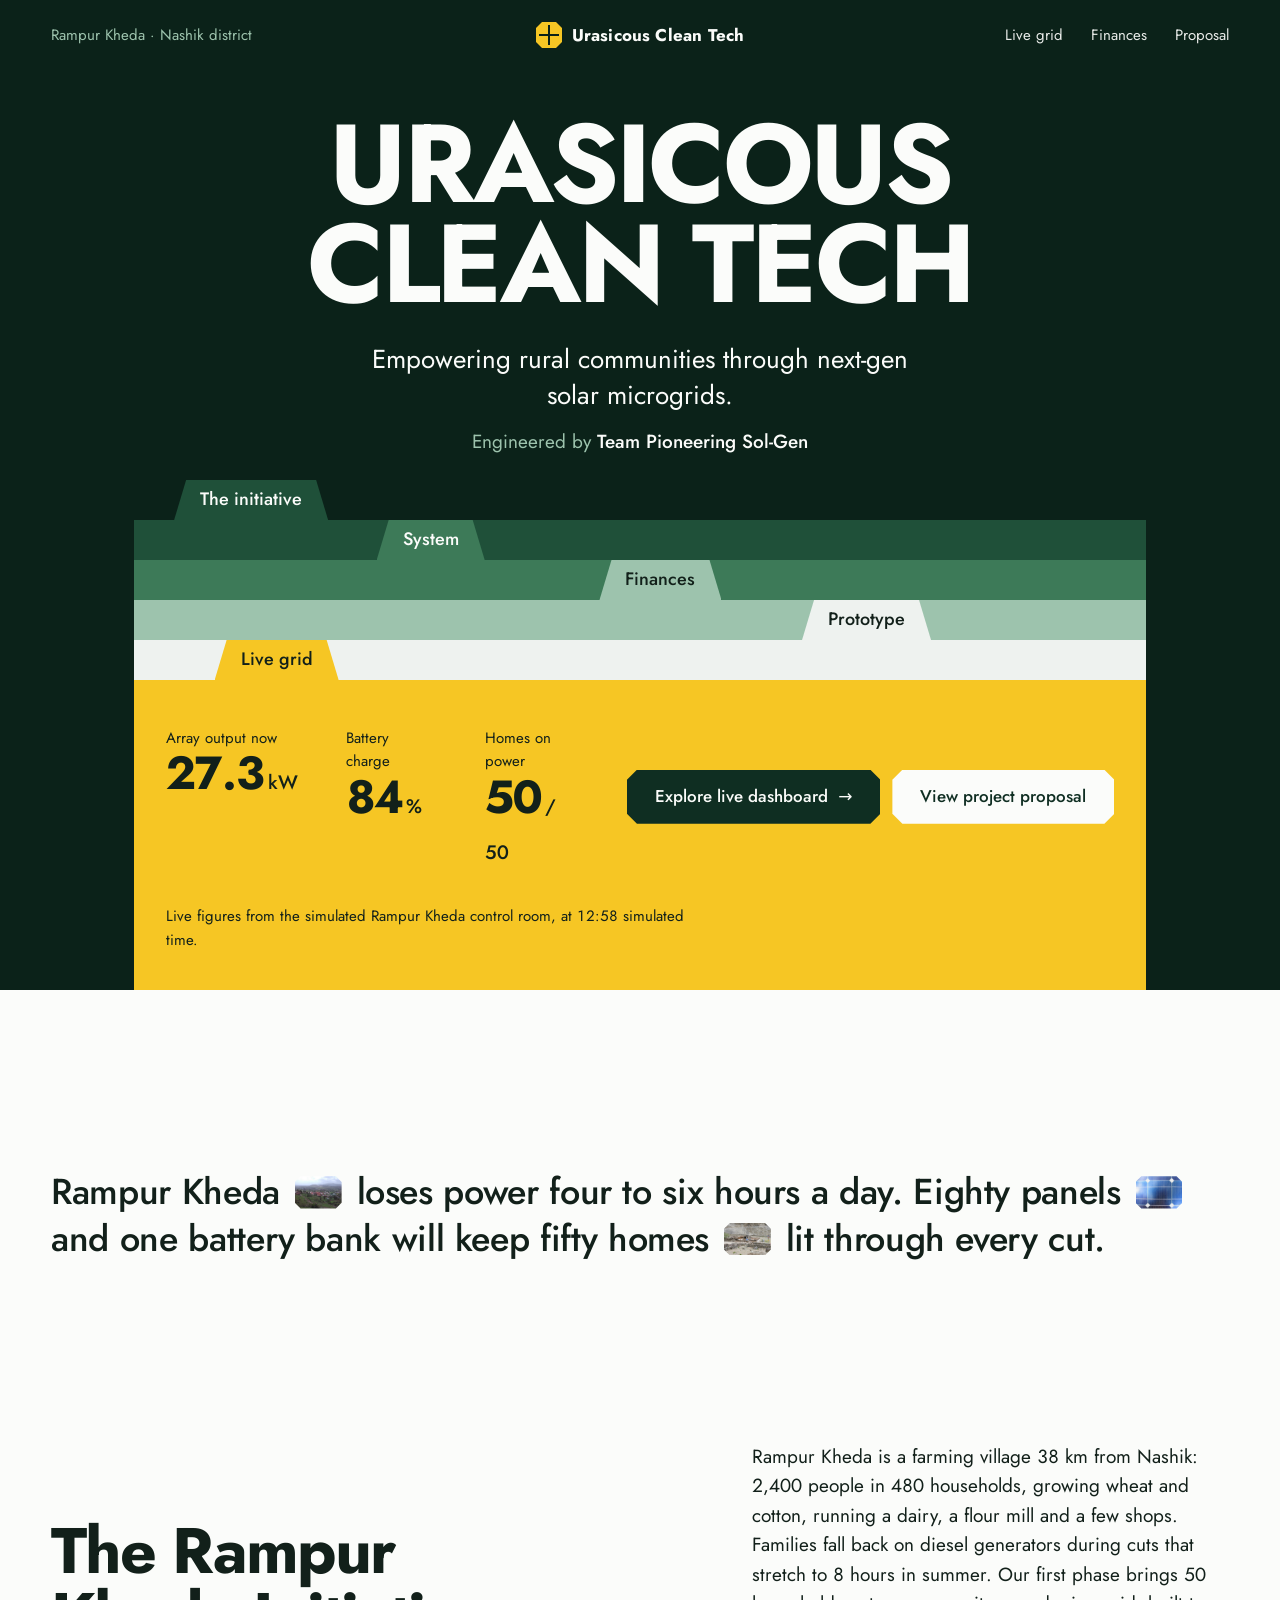
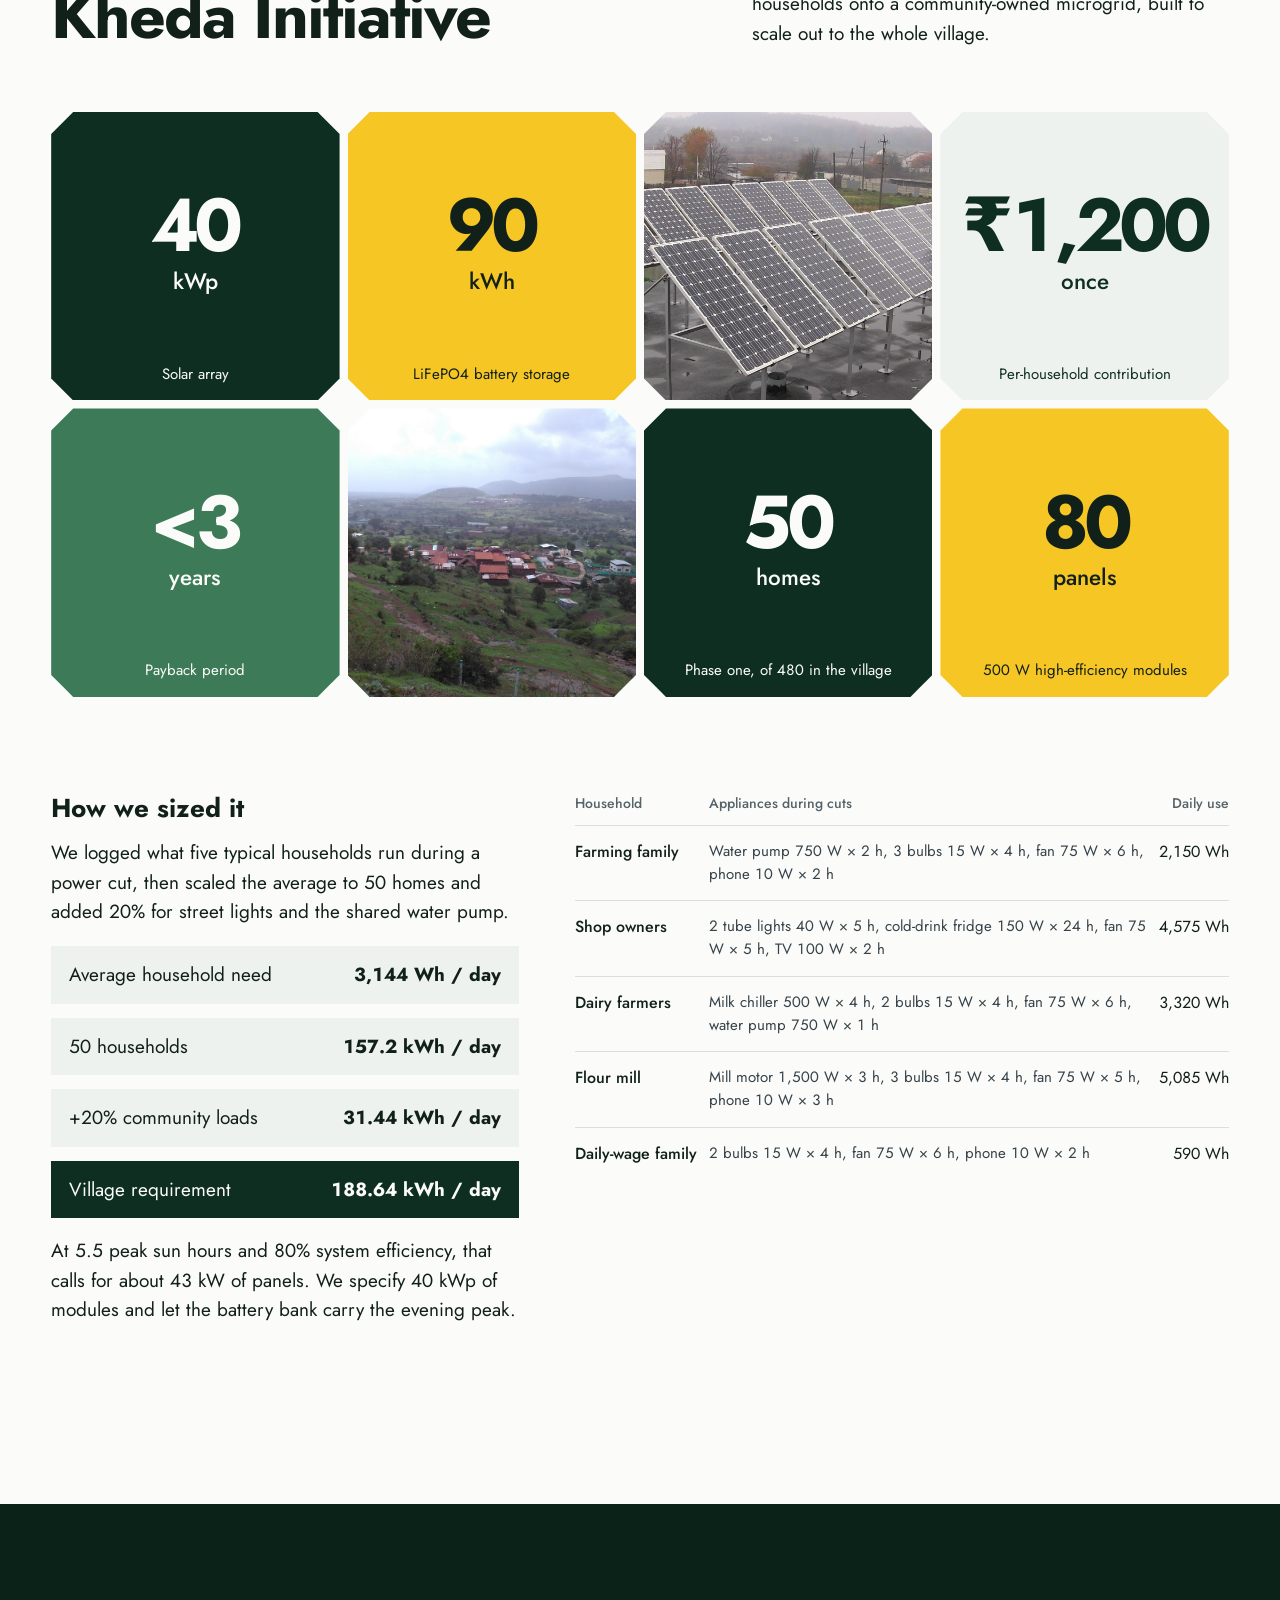
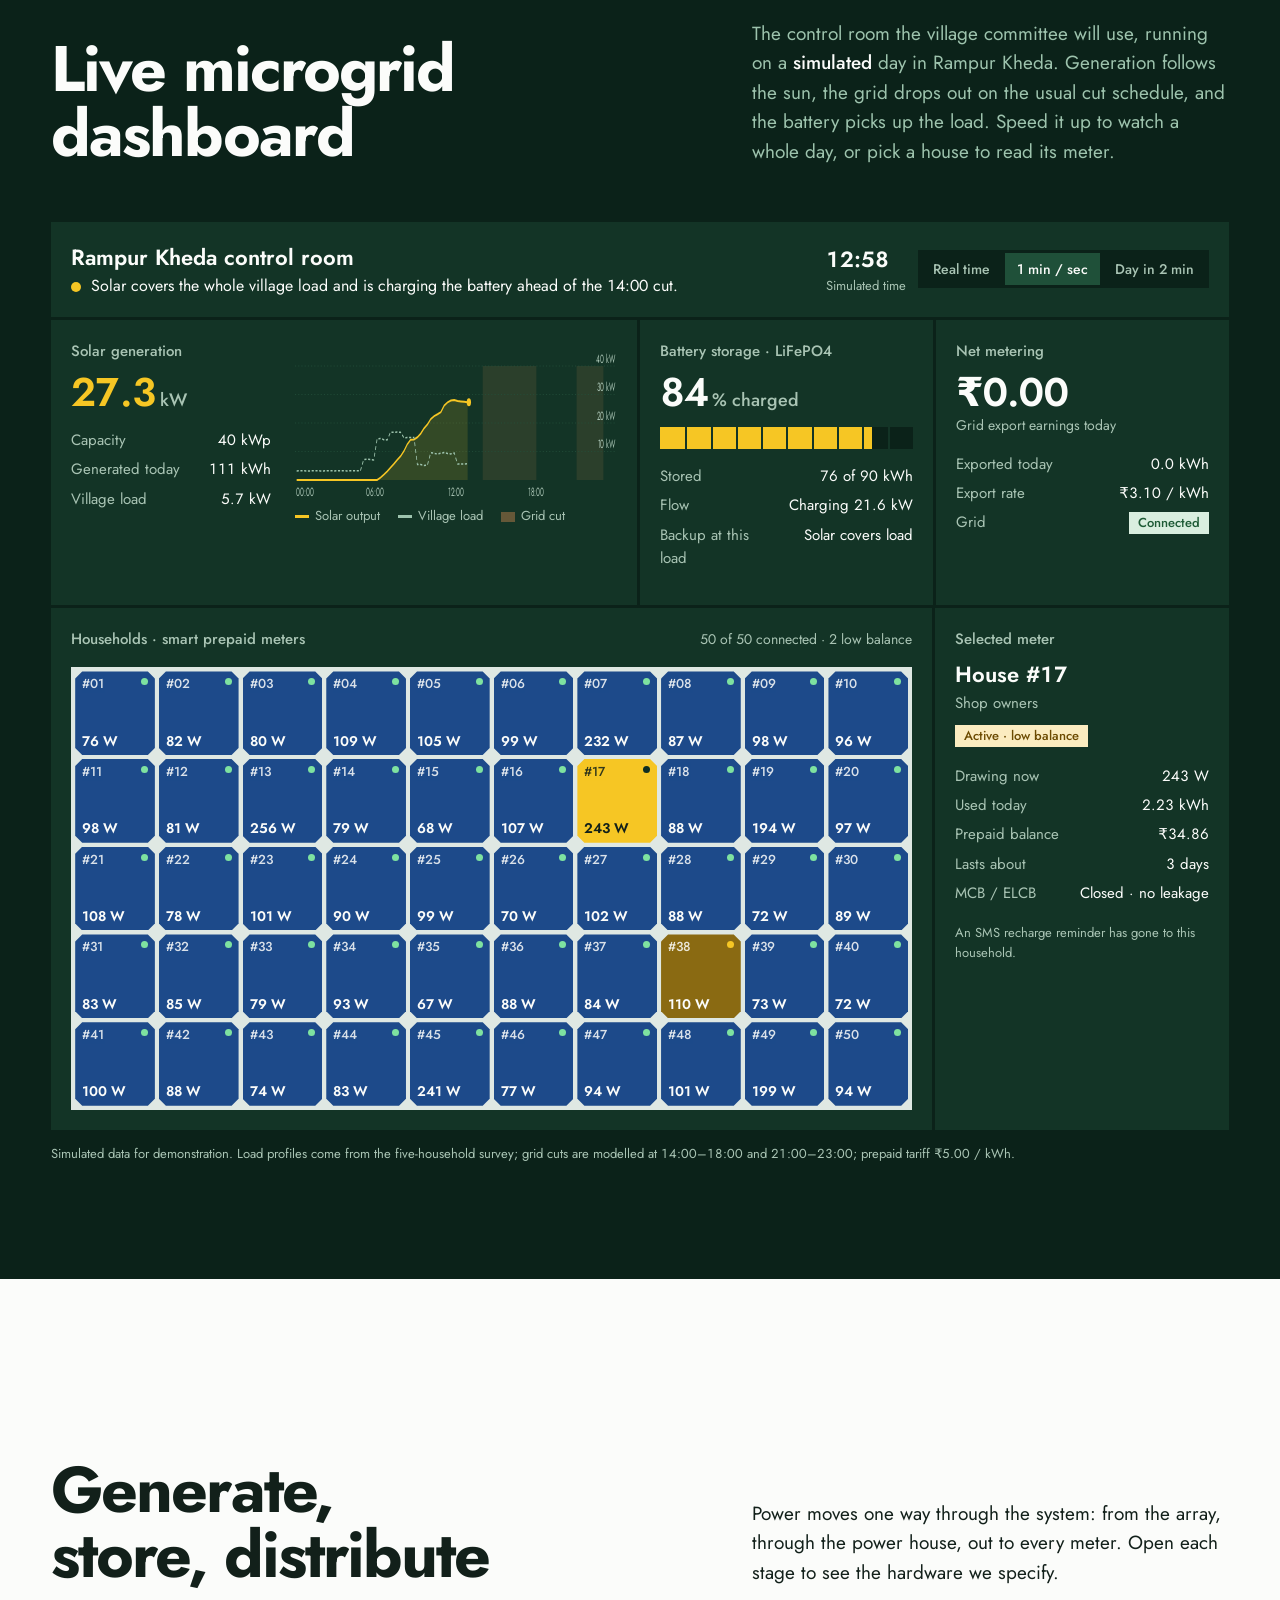
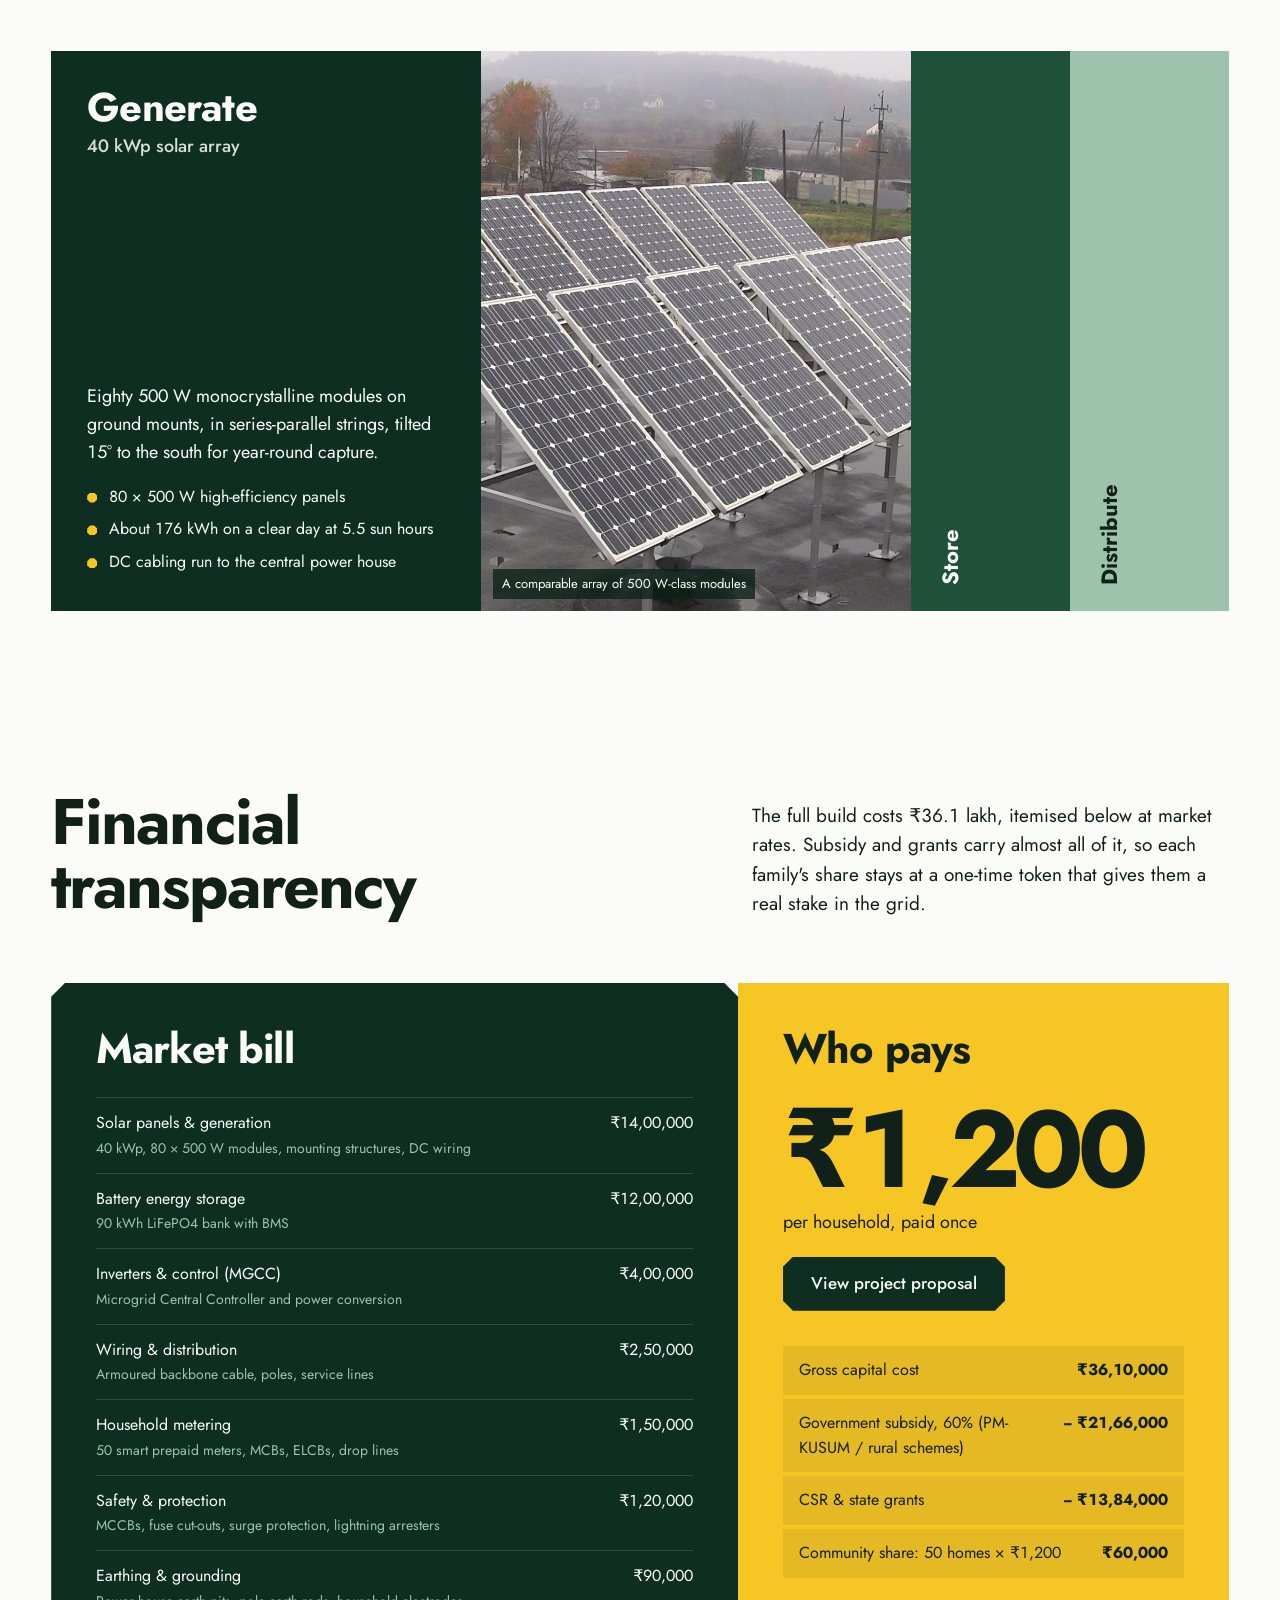
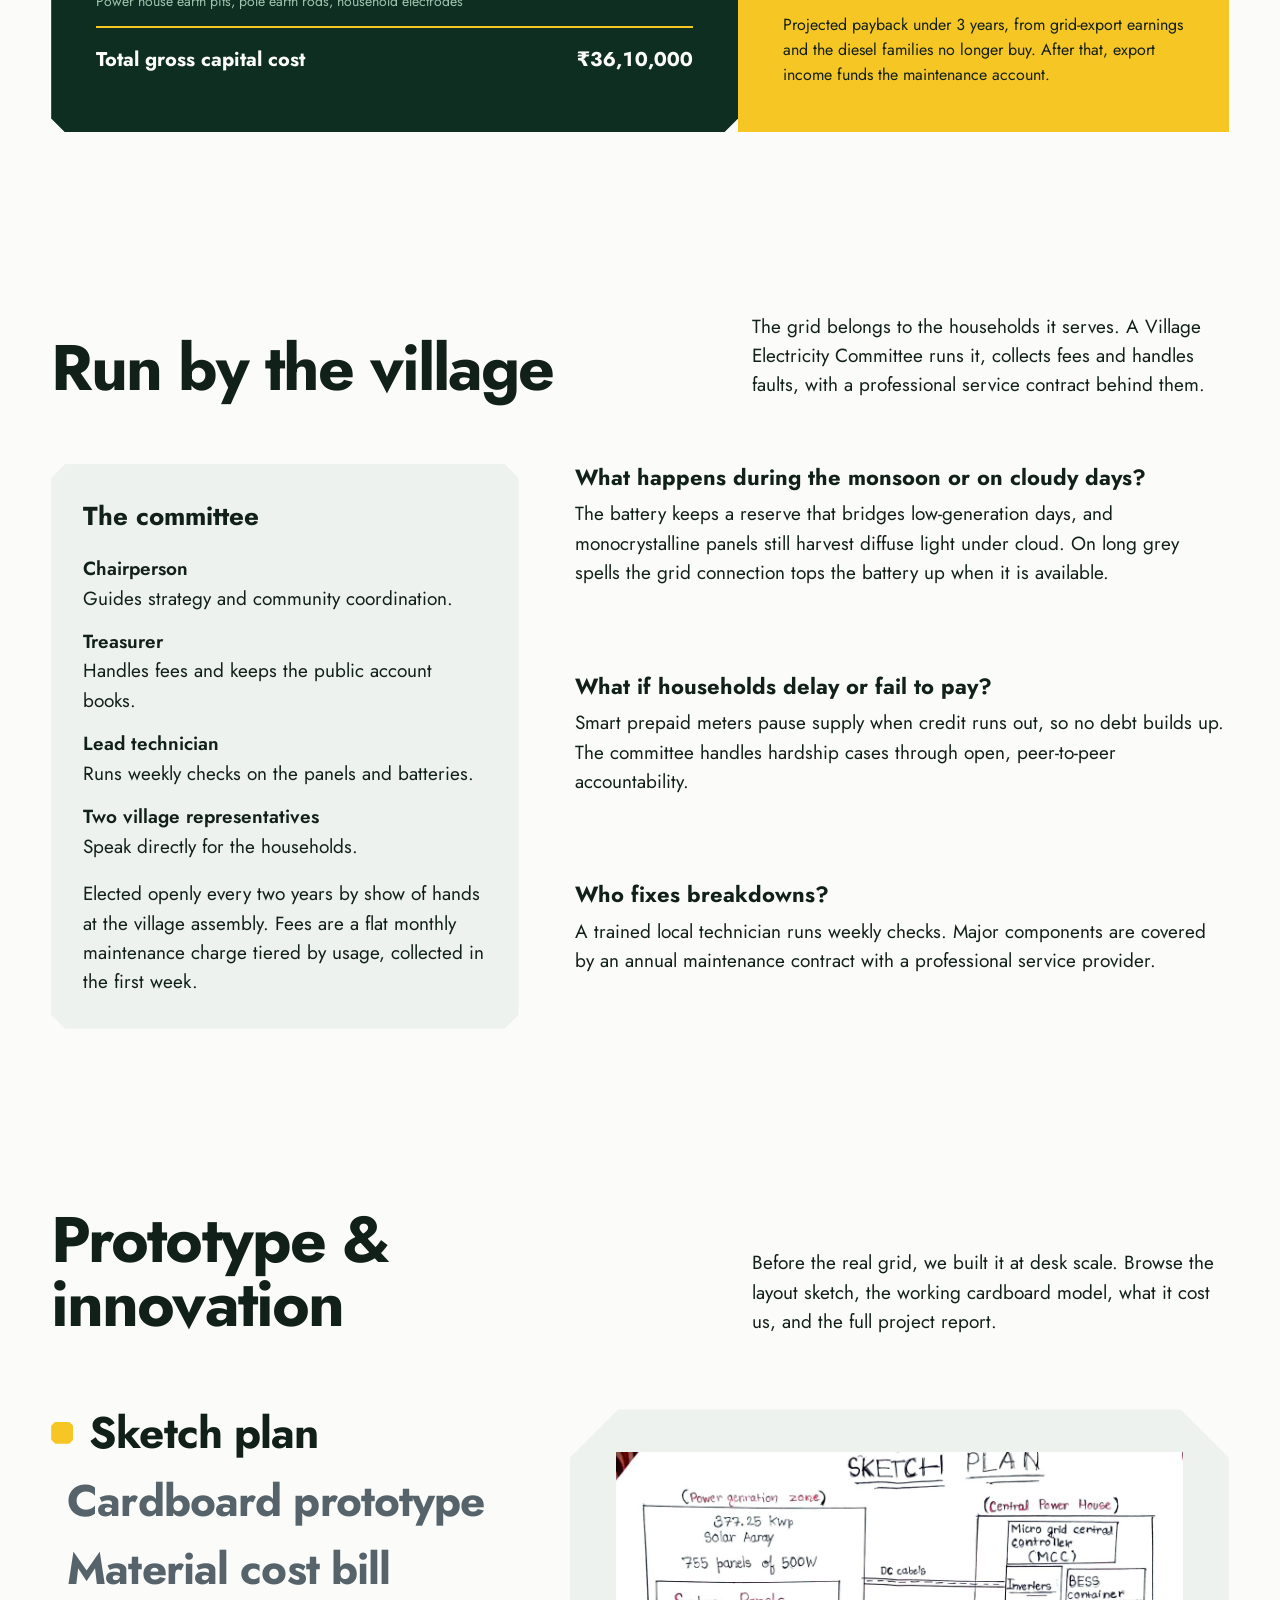
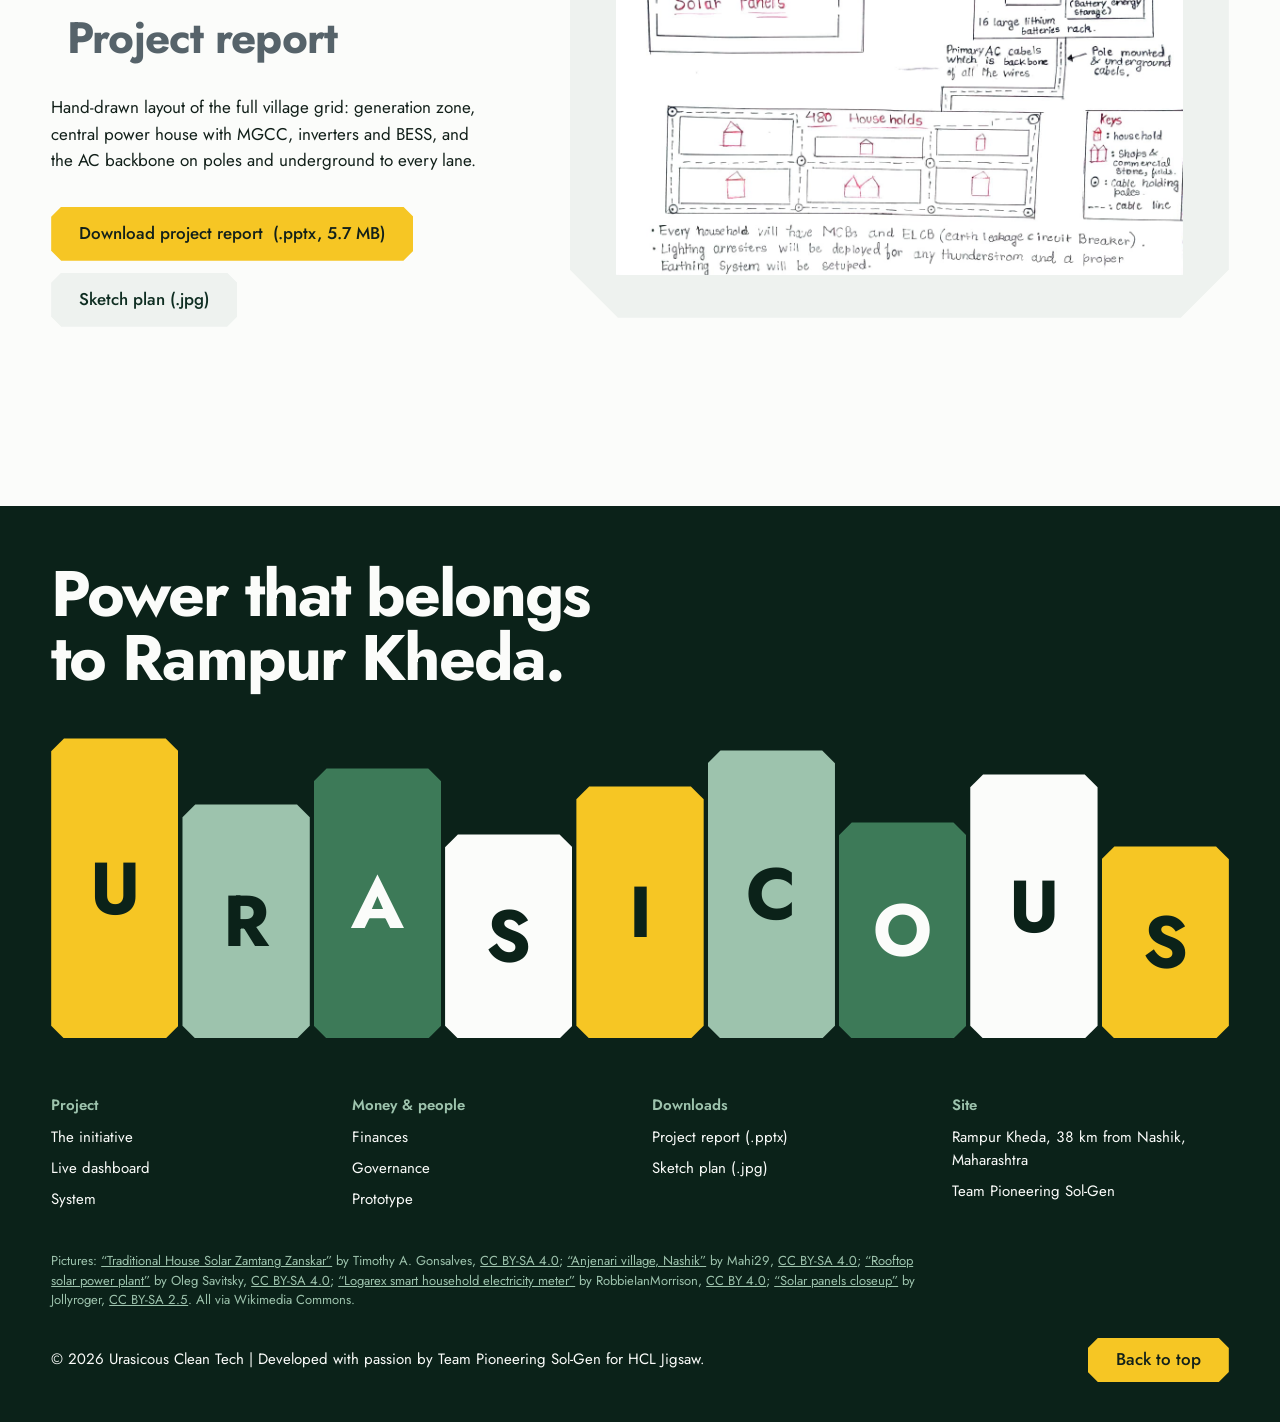
==== index.html @ 1ff40d16 "Add Urasicous Clean Tech website with live microgrid dashboard" ====
<!doctype html>
<html lang="en">
<head>
<meta charset="utf-8">
<meta name="viewport" content="width=device-width, initial-scale=1, viewport-fit=cover">
<title>Urasicous Clean Tech</title>
<meta name="description" content="A 40 kWp community solar microgrid with 90 kWh of LiFePO4 storage for 50 households in Rampur Kheda, engineered by Team Pioneering Sol-Gen.">
<link rel="preconnect" href="https://fonts.googleapis.com">
<link rel="preconnect" href="https://fonts.gstatic.com" crossorigin>
<link href="https://fonts.googleapis.com/css2?family=Jost:wght@400;500;600;700&display=swap" rel="stylesheet">
<link rel="stylesheet" href="styles.css">
</head>
<body>

<!-- ================= HERO ================= -->
<header class="hero" id="top">
  <div class="wrap">
    <nav class="topbar" aria-label="Main">
      <span class="left">Rampur Kheda · Nashik district</span>
      <a class="mark" href="#top" aria-label="Urasicous Clean Tech, home">
        <svg viewBox="0 0 26 26" aria-hidden="true"><path fill="#f6c624" d="M6 0h14l6 6v14l-6 6H6l-6-6V6z"/><path fill="#0b2219" d="M12 3h2v20h-2zM3 12h20v2H3z"/></svg>
        Urasicous Clean Tech
      </a>
      <span class="right">
        <a href="#dashboard">Live grid</a>
        <a href="#finances">Finances</a>
        <a class="keep" href="#prototype">Proposal</a>
      </span>
    </nav>

    <div class="hero-copy">
      <h1><span>Urasicous</span> <span>Clean Tech</span></h1>
      <p class="tagline">Empowering rural communities through next-gen solar microgrids.</p>
      <p class="byline">Engineered by <strong>Team Pioneering Sol-Gen</strong></p>
    </div>

    <div class="folders">
      <a class="folder" href="#initiative" style="--i:0"><span class="tab">The initiative</span><span class="body"></span></a>
      <a class="folder" href="#system" style="--i:1"><span class="tab">System</span><span class="body"></span></a>
      <a class="folder" href="#finances" style="--i:2"><span class="tab">Finances</span><span class="body"></span></a>
      <a class="folder" href="#prototype" style="--i:3"><span class="tab">Prototype</span><span class="body"></span></a>
      <div class="folder front" style="--i:4">
        <h2 class="tab">Live grid</h2>
        <div class="body">
          <dl class="front-live" data-ui>
            <div><dt>Array output now</dt><dd><span data-bind="solarKw">0.0</span><small>kW</small></dd></div>
            <div><dt>Battery charge</dt><dd><span data-bind="soc">0</span><small>%</small></dd></div>
            <div><dt>Homes on power</dt><dd><span data-bind="homesOn">50</span><small>/ 50</small></dd></div>
          </dl>
          <div class="front-acts">
            <a class="btn dark" href="#dashboard">Explore live dashboard <span class="arrow" aria-hidden="true">→</span></a>
            <a class="btn light" href="#prototype">View project proposal</a>
          </div>
          <p class="front-note">Live figures from the simulated Rampur Kheda control room, at <span data-bind="clock">--:--</span> simulated time.</p>
        </div>
      </div>
    </div>
  </div>
</header>

<main>

<!-- ================= INTRO STATEMENT ================= -->
<section class="intro wrap" aria-label="Summary">
  <p class="statement rise">
    Rampur Kheda <img class="thumb" src="assets/anjenari-village-nashik.jpg" alt="" width="60" height="42"> loses power four to six hours a day.
    Eighty panels <img class="thumb" src="assets/solar-panels-closeup.jpg" alt="" width="60" height="42"> and one battery bank will keep fifty homes
    <img class="thumb" src="assets/traditional-house-solar-zamtang-zanskar-jun24-a7cr.jpg" alt="" width="60" height="42"> lit through every cut.
  </p>
</section>

<!-- ================= PROJECT OVERVIEW ================= -->
<section class="section wrap" id="initiative">
  <div class="section-head">
    <h2 class="rise">The Rampur Kheda Initiative</h2>
    <p class="rise" style="--d:80ms">Rampur Kheda is a farming village 38 km from Nashik: 2,400 people in 480 households, growing wheat and cotton, running a dairy, a flour mill and a few shops. Families fall back on diesel generators during cuts that stretch to 8 hours in summer. Our first phase brings 50 households onto a community-owned microgrid, built to scale out to the whole village.</p>
  </div>

  <div class="tiles">
    <div class="tile cell-shape t-forest rise"><div class="fig">40<small>kWp</small></div><p class="cap">Solar array</p></div>
    <div class="tile cell-shape t-solar rise" style="--d:70ms"><div class="fig">90<small>kWh</small></div><p class="cap">LiFePO4 battery storage</p></div>
    <div class="tile cell-shape photo rise" style="--d:140ms"><img src="assets/rooftop-solar-power-plant.jpg" alt="Rows of monocrystalline solar panels on steel frames" width="1920" height="1080" loading="lazy"></div>
    <div class="tile cell-shape t-mist rise" style="--d:210ms"><div class="fig fig-long">₹1,200<small>once</small></div><p class="cap">Per-household contribution</p></div>
    <div class="tile cell-shape t-mid rise"><div class="fig">&lt;3<small>years</small></div><p class="cap">Payback period</p></div>
    <div class="tile cell-shape photo rise" style="--d:70ms"><img src="assets/anjenari-village-nashik.jpg" alt="Village houses with red roofs on green hills near Nashik in the monsoon" width="1920" height="1440" loading="lazy"></div>
    <div class="tile cell-shape t-forest rise" style="--d:140ms"><div class="fig">50<small>homes</small></div><p class="cap">Phase one, of 480 in the village</p></div>
    <div class="tile cell-shape t-solar rise" style="--d:210ms"><div class="fig">80<small>panels</small></div><p class="cap">500 W high-efficiency modules</p></div>
  </div>

  <div class="sizing">
    <div class="rise">
      <h3>How we sized it</h3>
      <p style="margin-top:14px">We logged what five typical households run during a power cut, then scaled the average to 50 homes and added 20% for street lights and the shared water pump.</p>
      <div class="sum">
        <div><span>Average household need</span><b>3,144 Wh / day</b></div>
        <div><span>50 households</span><b>157.2 kWh / day</b></div>
        <div><span>+20% community loads</span><b>31.44 kWh / day</b></div>
        <div class="total"><span>Village requirement</span><b>188.64 kWh / day</b></div>
      </div>
      <p style="margin-top:18px">At 5.5 peak sun hours and 80% system efficiency, that calls for about 43 kW of panels. We specify 40 kWp of modules and let the battery bank carry the evening peak.</p>
    </div>
    <div class="table-scroll rise" style="--d:90ms">
      <table class="loads">
        <thead><tr><th>Household</th><th>Appliances during cuts</th><th class="num">Daily use</th></tr></thead>
        <tbody>
          <tr><td class="who">Farming family</td><td class="apps">Water pump 750 W × 2 h, 3 bulbs 15 W × 4 h, fan 75 W × 6 h, phone 10 W × 2 h</td><td class="num">2,150 Wh</td></tr>
          <tr><td class="who">Shop owners</td><td class="apps">2 tube lights 40 W × 5 h, cold-drink fridge 150 W × 24 h, fan 75 W × 5 h, TV 100 W × 2 h</td><td class="num">4,575 Wh</td></tr>
          <tr><td class="who">Dairy farmers</td><td class="apps">Milk chiller 500 W × 4 h, 2 bulbs 15 W × 4 h, fan 75 W × 6 h, water pump 750 W × 1 h</td><td class="num">3,320 Wh</td></tr>
          <tr><td class="who">Flour mill</td><td class="apps">Mill motor 1,500 W × 3 h, 3 bulbs 15 W × 4 h, fan 75 W × 5 h, phone 10 W × 3 h</td><td class="num">5,085 Wh</td></tr>
          <tr><td class="who">Daily-wage family</td><td class="apps">2 bulbs 15 W × 4 h, fan 75 W × 6 h, phone 10 W × 2 h</td><td class="num">590 Wh</td></tr>
        </tbody>
      </table>
    </div>
  </div>
</section>

<!-- ================= LIVE DASHBOARD ================= -->
<section class="dash-band" id="dashboard">
  <div class="wrap">
    <div class="section-head">
      <h2 class="rise">Live microgrid dashboard</h2>
      <p class="rise" style="--d:80ms">The control room the village committee will use, running on a <strong>simulated</strong> day in Rampur Kheda. Generation follows the sun, the grid drops out on the usual cut schedule, and the battery picks up the load. Speed it up to watch a whole day, or pick a house to read its meter.</p>
    </div>

    <div class="dash">
      <div class="dash-top" data-ui>
        <div>
          <h3 class="title">Rampur Kheda control room</h3>
          <p class="finding"><span class="state-dot" id="stateDot"></span><span id="finding">Starting simulation…</span></p>
        </div>
        <div class="dash-ctrls">
          <div><div class="clock" data-bind="clock">--:--</div><div class="clock-sub">Simulated time</div></div>
          <div class="seg" role="group" aria-label="Simulation speed">
            <button type="button" data-speed="1" id="sp1">Real time</button>
            <button type="button" data-speed="60" id="sp60" aria-pressed="true">1 min / sec</button>
            <button type="button" data-speed="720" id="sp720">Day in 2 min</button>
          </div>
        </div>
      </div>

      <div class="dash-grid" data-ui>
        <div class="panel p-solar">
          <div class="solar-row">
            <div>
              <h3>Solar generation</h3>
              <div class="big solar-big"><span data-bind="solarKw">0.0</span><small>kW</small></div>
              <dl class="kv">
                <dt>Capacity</dt><dd>40 kWp</dd>
                <dt>Generated today</dt><dd><span data-bind="genToday">0</span> kWh</dd>
                <dt>Village load</dt><dd><span data-bind="loadKw">0.0</span> kW</dd>
              </dl>
            </div>
            <div style="min-width:0">
              <svg class="chart" id="chart" viewBox="0 0 600 150" preserveAspectRatio="none" role="img" aria-label="Today's solar output and village load by hour"></svg>
              <div class="legend"><span><i></i>Solar output</span><span><i class="l"></i>Village load</span><span><i class="c"></i>Grid cut</span></div>
            </div>
          </div>
        </div>

        <div class="panel">
          <h3>Battery storage · LiFePO4</h3>
          <div class="big"><span data-bind="soc">0</span><small>% charged</small></div>
          <div class="soc-bar" aria-hidden="true"><div class="soc-fill" id="socFill"></div><div class="soc-ticks"><span></span><span></span><span></span><span></span><span></span><span></span><span></span><span></span><span></span><span></span></div></div>
          <dl class="kv">
            <dt>Stored</dt><dd><span data-bind="kwhStored">0</span> of 90 kWh</dd>
            <dt>Flow</dt><dd id="battFlow">–</dd>
            <dt>Backup at this load</dt><dd><span data-bind="backup">–</span></dd>
          </dl>
        </div>

        <div class="panel">
          <h3>Net metering</h3>
          <div class="ticker">₹<span data-bind="earn">0.00</span></div>
          <p style="color:var(--muted);font-size:14px;margin-top:2px">Grid export earnings today</p>
          <dl class="kv">
            <dt>Exported today</dt><dd><span data-bind="expToday">0.0</span> kWh</dd>
            <dt>Export rate</dt><dd>₹3.10 / kWh</dd>
            <dt>Grid</dt><dd><span class="pill" id="gridPill">–</span></dd>
          </dl>
        </div>
      </div>

      <div class="dash-lower" data-ui>
        <div class="panel">
          <div class="module-head">
            <h3>Households · smart prepaid meters</h3>
            <p><span data-bind="homesOn">50</span> of 50 connected · <span data-bind="lowCount">0</span> low balance</p>
          </div>
          <div class="module" id="module" role="group" aria-label="House 01 to 50"></div>
        </div>
        <div class="panel detail" id="detail" aria-live="polite"></div>
      </div>
      <p class="dash-foot">Simulated data for demonstration. Load profiles come from the five-household survey; grid cuts are modelled at 14:00–18:00 and 21:00–23:00; prepaid tariff ₹5.00 / kWh.</p>
    </div>
  </div>
</section>

<!-- ================= ARCHITECTURE ================= -->
<section class="section wrap" id="system">
  <div class="section-head">
    <h2 class="rise">Generate, store, distribute</h2>
    <p class="rise" style="--d:80ms">Power moves one way through the system: from the array, through the power house, out to every meter. Open each stage to see the hardware we specify.</p>
  </div>

  <div class="acc" id="acc">
    <div class="stage" role="button" tabindex="0" aria-expanded="true" aria-label="Generate">
      <span class="rot">Generate</span>
      <div class="open">
        <div class="txt">
          <h3>Generate<small>40 kWp solar array</small></h3>
          <div>
            <p>Eighty 500 W monocrystalline modules on ground mounts, in series-parallel strings, tilted 15° to the south for year-round capture.</p>
            <ul class="specs">
              <li>80 × 500 W high-efficiency panels</li>
              <li>About 176 kWh on a clear day at 5.5 sun hours</li>
              <li>DC cabling run to the central power house</li>
            </ul>
          </div>
        </div>
        <figure class="pic" style="margin:0"><img class="drift" src="assets/rooftop-solar-power-plant.jpg" alt="Monocrystalline solar panels on a steel frame" width="1920" height="1080" loading="lazy"><figcaption>A comparable array of 500 W-class modules</figcaption></figure>
      </div>
    </div>
    <div class="stage" role="button" tabindex="0" aria-expanded="false" aria-label="Store">
      <span class="rot">Store</span>
      <div class="open">
        <div class="txt">
          <h3>Store<small>90 kWh LiFePO4 BESS + MGCC</small></h3>
          <div>
            <p>A lithium iron phosphate battery bank holds the midday surplus for the evening and every grid cut. The Microgrid Central Controller decides when to charge, discharge, island and export.</p>
            <ul class="specs">
              <li>Round-trip efficiency above 92%</li>
              <li>6,000+ cycles at 80% depth of discharge</li>
              <li>Integrated BMS, switch-over under 20 ms</li>
            </ul>
          </div>
        </div>
        <figure class="pic" style="margin:0;background:var(--forest-900)">
          <svg viewBox="0 0 400 400" preserveAspectRatio="xMidYMid slice" role="img" aria-label="Drawing of the battery racks in the power house">
            <rect width="400" height="400" fill="#0f2e22"/>
            <g fill="#1f5039"><rect x="40" y="70" width="96" height="270"/><rect x="152" y="70" width="96" height="270"/><rect x="264" y="70" width="96" height="270"/></g>
            <g fill="#9dc3ad">
              <rect x="50" y="84" width="76" height="34"/><rect x="50" y="126" width="76" height="34"/><rect x="50" y="168" width="76" height="34"/><rect x="50" y="210" width="76" height="34"/><rect x="50" y="252" width="76" height="34"/><rect x="50" y="294" width="76" height="34"/>
              <rect x="162" y="84" width="76" height="34"/><rect x="162" y="126" width="76" height="34"/><rect x="162" y="168" width="76" height="34"/><rect x="162" y="210" width="76" height="34"/><rect x="162" y="252" width="76" height="34"/><rect x="162" y="294" width="76" height="34"/>
              <rect x="274" y="84" width="76" height="34"/><rect x="274" y="126" width="76" height="34"/><rect x="274" y="168" width="76" height="34"/><rect x="274" y="210" width="76" height="34"/><rect x="274" y="252" width="76" height="34"/><rect x="274" y="294" width="76" height="34"/>
            </g>
            <g fill="#f6c624"><rect x="58" y="96" width="8" height="8"/><rect x="170" y="96" width="8" height="8"/><rect x="282" y="96" width="8" height="8"/><rect x="58" y="138" width="8" height="8"/><rect x="170" y="138" width="8" height="8"/><rect x="282" y="138" width="8" height="8"/></g>
            <rect x="40" y="350" width="320" height="10" fill="#3d7a58"/>
            <text x="40" y="52" fill="#fbfcfa" font-family="Jost, sans-serif" font-size="18" font-weight="600">3 racks · 18 modules · 5 kWh each</text>
          </svg>
          <figcaption>Battery racks in the power house (drawing)</figcaption>
        </figure>
      </div>
    </div>
    <div class="stage" role="button" tabindex="0" aria-expanded="false" aria-label="Distribute">
      <span class="rot">Distribute</span>
      <div class="open">
        <div class="txt">
          <h3>Distribute<small>Cables, meters and protection</small></h3>
          <div>
            <p>Armoured cables run underground and on poles from the power house to every lane. Each home gets its own smart prepaid meter, MCB and ELCB, with lightning arresters and earth pits across the network.</p>
            <ul class="specs">
              <li>Armoured underground and overhead lines</li>
              <li>50 smart prepaid meters, one per home</li>
              <li>MCBs, ELCBs and a full earthing system</li>
            </ul>
          </div>
        </div>
        <figure class="pic" style="margin:0"><img class="drift" src="assets/logarex-smart-household-electricity-meter-build-year.jpg" alt="A smart household electricity meter with a digital kWh display" width="1920" height="1867" loading="lazy"><figcaption>A smart household meter of the kind each home receives</figcaption></figure>
      </div>
    </div>
  </div>
</section>

<!-- ================= FINANCES ================= -->
<section class="section wrap" id="finances">
  <div class="section-head">
    <h2 class="rise">Financial transparency</h2>
    <p class="rise" style="--d:80ms">The full build costs ₹36.1 lakh, itemised below at market rates. Subsidy and grants carry almost all of it, so each family's share stays at a one-time token that gives them a real stake in the grid.</p>
  </div>

  <div class="fin">
    <div class="field bill cell-shape rise">
      <h3>Market bill</h3>
      <div class="table-scroll">
        <table class="bill-t">
          <tbody>
            <tr><td>Solar panels &amp; generation<span class="sub">40 kWp, 80 × 500 W modules, mounting structures, DC wiring</span></td><td>₹14,00,000</td></tr>
            <tr><td>Battery energy storage<span class="sub">90 kWh LiFePO4 bank with BMS</span></td><td>₹12,00,000</td></tr>
            <tr><td>Inverters &amp; control (MGCC)<span class="sub">Microgrid Central Controller and power conversion</span></td><td>₹4,00,000</td></tr>
            <tr><td>Wiring &amp; distribution<span class="sub">Armoured backbone cable, poles, service lines</span></td><td>₹2,50,000</td></tr>
            <tr><td>Household metering<span class="sub">50 smart prepaid meters, MCBs, ELCBs, drop lines</span></td><td>₹1,50,000</td></tr>
            <tr><td>Safety &amp; protection<span class="sub">MCCBs, fuse cut-outs, surge protection, lightning arresters</span></td><td>₹1,20,000</td></tr>
            <tr><td>Earthing &amp; grounding<span class="sub">Power house earth pits, pole earth rods, household electrodes</span></td><td>₹90,000</td></tr>
            <tr class="gross"><td>Total gross capital cost</td><td>₹36,10,000</td></tr>
          </tbody>
        </table>
      </div>
    </div>

    <div class="field share rise" style="--d:100ms">
      <h3>Who pays</h3>
      <div class="price">
        <div><div class="amt">₹1,200</div><span class="per">per household, paid once</span></div>
        <a class="btn dark" href="#prototype">View project proposal</a>
      </div>
      <div class="flow-steps">
        <div><span>Gross capital cost</span><b>₹36,10,000</b></div>
        <div class="minus"><span>Government subsidy, 60% (PM-KUSUM / rural schemes)</span><b>₹21,66,000</b></div>
        <div class="minus"><span>CSR &amp; state grants</span><b>₹13,84,000</b></div>
        <div><span>Community share: 50 homes × ₹1,200</span><b>₹60,000</b></div>
      </div>
      <p class="payback">Projected payback under 3 years, from grid-export earnings and the diesel families no longer buy. After that, export income funds the maintenance account.</p>
    </div>
  </div>
</section>

<!-- ================= GOVERNANCE ================= -->
<section class="section wrap" id="governance">
  <div class="section-head">
    <h2 class="rise">Run by the village</h2>
    <p class="rise" style="--d:80ms">The grid belongs to the households it serves. A Village Electricity Committee runs it, collects fees and handles faults, with a professional service contract behind them.</p>
  </div>
  <div class="gov">
    <div class="committee cell-shape rise">
      <h3>The committee</h3>
      <ul>
        <li><b>Chairperson</b>Guides strategy and community coordination.</li>
        <li><b>Treasurer</b>Handles fees and keeps the public account books.</li>
        <li><b>Lead technician</b>Runs weekly checks on the panels and batteries.</li>
        <li><b>Two village representatives</b>Speak directly for the households.</li>
      </ul>
      <p>Elected openly every two years by show of hands at the village assembly. Fees are a flat monthly maintenance charge tiered by usage, collected in the first week.</p>
    </div>
    <div class="qa">
      <div class="rise"><h3>What happens during the monsoon or on cloudy days?</h3><p>The battery keeps a reserve that bridges low-generation days, and monocrystalline panels still harvest diffuse light under cloud. On long grey spells the grid connection tops the battery up when it is available.</p></div>
      <div class="rise" style="--d:80ms"><h3>What if households delay or fail to pay?</h3><p>Smart prepaid meters pause supply when credit runs out, so no debt builds up. The committee handles hardship cases through open, peer-to-peer accountability.</p></div>
      <div class="rise" style="--d:160ms"><h3>Who fixes breakdowns?</h3><p>A trained local technician runs weekly checks. Major components are covered by an annual maintenance contract with a professional service provider.</p></div>
    </div>
  </div>
</section>

<!-- ================= PROTOTYPE & GALLERY ================= -->
<section class="section wrap" id="prototype">
  <div class="section-head">
    <h2 class="rise">Prototype &amp; innovation</h2>
    <p class="rise" style="--d:80ms">Before the real grid, we built it at desk scale. Browse the layout sketch, the working cardboard model, what it cost us, and the full project report.</p>
  </div>

  <div class="proto">
    <div>
      <ul class="idx" role="tablist" aria-label="Prototype items">
        <li><button role="tab" id="t-sketch" aria-selected="true" aria-controls="p-sketch" data-tone="mist" data-fact="Hand-drawn layout of the full village grid: generation zone, central power house with MGCC, inverters and BESS, and the AC backbone on poles and underground to every lane.">Sketch plan</button></li>
        <li><button role="tab" id="t-model" aria-selected="false" aria-controls="p-model" data-tone="forest" data-fact="A cardboard village wired to a working mini solar panel and battery. LEDs in each house light from the panel by day and from the battery when we cut the 'grid' switch.">Cardboard prototype</button></li>
        <li><button role="tab" id="t-bill" aria-selected="false" aria-controls="p-bill" data-tone="solar" data-fact="Everything that went into the desk model, bought locally. The full working model came in under ₹1,000.">Material cost bill</button></li>
        <li><button role="tab" id="t-report" aria-selected="false" aria-controls="p-report" data-tone="forest" data-fact="Our complete worksheet for HCL Jigsaw: village research, load calculations, system sizing, costs, governance and the pitch.">Project report</button></li>
      </ul>
      <p class="idx-fact" id="idxFact" aria-live="polite"></p>
      <div class="downloads">
        <a class="btn" href="assets/Village-Microgrid-Project-Report.pptx" download>Download project report <span aria-hidden="true">(.pptx, 5.7 MB)</span></a>
        <a class="btn light" style="background:var(--mist)" href="assets/sketch-plan.jpg" download>Sketch plan (.jpg)</a>
      </div>
    </div>

    <div class="stagebox" id="stagebox" data-tone="mist">
      <div class="disc cell-shape"></div>
      <div class="pane on" id="p-sketch" role="tabpanel" aria-labelledby="t-sketch">
        <img src="assets/sketch-plan.jpg" alt="Hand-drawn sketch plan of the microgrid: solar array zone, central power house with controller, inverters and battery container, and cable lines to households" width="1204" height="898" loading="lazy">
      </div>
      <div class="pane" id="p-model" role="tabpanel" aria-labelledby="t-model">
        <svg viewBox="0 0 560 430" role="img" aria-label="Drawing of the cardboard prototype: a board with a tilted solar panel, a battery box and five small houses with lit windows">
          <rect x="30" y="300" width="500" height="70" fill="#c9a26b"/>
          <rect x="30" y="292" width="500" height="10" fill="#b38b55"/>
          <g transform="translate(60 150)"><rect x="0" y="100" width="12" height="44" fill="#8a6a3f"/><rect x="96" y="80" width="12" height="64" fill="#8a6a3f"/><polygon points="-10,104 120,76 120,30 -10,58" fill="#1d4a8a"/><g stroke="#cfe0f5" stroke-width="2"><line x1="33" y1="49" x2="33" y2="95"/><line x1="77" y1="39" x2="77" y2="86"/><line x1="-10" y1="81" x2="120" y2="53"/></g></g>
          <rect x="215" y="236" width="70" height="56" fill="#3d7a58"/><rect x="232" y="226" width="14" height="10" fill="#3d7a58"/><text x="250" y="270" text-anchor="middle" fill="#fbfcfa" font-family="Jost, sans-serif" font-size="15" font-weight="600">BATT</text>
          <g fill="#d8b47c">
            <rect x="310" y="232" width="44" height="60"/><polygon points="305,234 332,206 359,234"/>
            <rect x="372" y="244" width="40" height="48"/><polygon points="367,246 392,222 417,246"/>
            <rect x="430" y="228" width="48" height="64"/><polygon points="425,230 454,200 483,230"/>
          </g>
          <g fill="#f6c624"><rect x="322" y="250" width="12" height="12"/><rect x="384" y="258" width="12" height="12"/><rect x="444" y="246" width="12" height="12"/><rect x="460" y="246" width="12" height="12"/></g>
          <path d="M168 250 C190 250 200 262 215 262 M285 262 C300 262 300 262 310 262 M354 270 L372 270 M412 270 L430 270" stroke="#0f2e22" stroke-width="3" fill="none"/>
          <text x="30" y="400" fill="#0f2e22" font-family="Jost, sans-serif" font-size="16">Desk-scale model: panel, battery, five homes on one feeder</text>
        </svg>
      </div>
      <div class="pane" id="p-bill" role="tabpanel" aria-labelledby="t-bill">
        <div class="receipt">
          <h4>Prototype material bill</h4>
          <p>Team Pioneering Sol-Gen · desk model</p>
          <table>
            <tbody>
              <tr><td>Corrugated cardboard sheets (3)</td><td>₹120</td></tr>
              <tr><td>Mini solar panels, 6 V 1 W (2)</td><td>₹240</td></tr>
              <tr><td>3.7 V Li-ion cell with holder</td><td>₹150</td></tr>
              <tr><td>5 mm LEDs (20) and resistors</td><td>₹60</td></tr>
              <tr><td>Mini DC motor fan</td><td>₹80</td></tr>
              <tr><td>Toggle switches (4)</td><td>₹60</td></tr>
              <tr><td>Hook-up wire, glue, tape</td><td>₹90</td></tr>
              <tr><td>Paints and markers</td><td>₹100</td></tr>
              <tr class="t"><td>Total</td><td>₹900</td></tr>
            </tbody>
          </table>
        </div>
      </div>
      <div class="pane" id="p-report" role="tabpanel" aria-labelledby="t-report">
        <div class="report-card">
          <h4>Village Microgrid: Team Worksheet</h4>
          <p style="color:var(--slate-500);font-size:15px">HCL Jigsaw · Edition 7 · Climate Action &amp; Sustainable Energy · 10 slides</p>
          <ol>
            <li>Village profile: Rampur Kheda</li>
            <li>Household energy needs</li>
            <li>Solar array sizing</li>
            <li>Battery storage design</li>
            <li>Distribution layout sketch</li>
            <li>Cost breakdown and subsidy</li>
            <li>Village Electricity Committee</li>
            <li>Executive summary and pitch</li>
          </ol>
          <a class="btn" href="assets/Village-Microgrid-Project-Report.pptx" download>Download .pptx</a>
        </div>
      </div>
    </div>
  </div>
</section>

</main>

<!-- ================= FOOTER ================= -->
<footer class="foot">
  <div class="wrap">
    <h2 class="foot-line">Power that belongs to Rampur Kheda.</h2>
    <div class="blocks" aria-hidden="true">
      <span style="--b:var(--solar);height:100%">U</span>
      <span style="--b:var(--forest-300);height:78%">R</span>
      <span style="--b:var(--forest-500);--bt:var(--white);height:90%">A</span>
      <span style="--b:var(--white);height:68%">S</span>
      <span style="--b:var(--solar);height:84%">I</span>
      <span style="--b:var(--forest-300);height:96%">C</span>
      <span style="--b:var(--forest-500);--bt:var(--white);height:72%">O</span>
      <span style="--b:var(--white);height:88%">U</span>
      <span style="--b:var(--solar);height:64%">S</span>
    </div>

    <div class="foot-cols">
      <div><h4>Project</h4><a href="#initiative">The initiative</a><a href="#dashboard">Live dashboard</a><a href="#system">System</a></div>
      <div><h4>Money &amp; people</h4><a href="#finances">Finances</a><a href="#governance">Governance</a><a href="#prototype">Prototype</a></div>
      <div><h4>Downloads</h4><a href="assets/Village-Microgrid-Project-Report.pptx" download>Project report (.pptx)</a><a href="assets/sketch-plan.jpg" download>Sketch plan (.jpg)</a></div>
      <div><h4>Site</h4><span>Rampur Kheda, 38 km from Nashik, Maharashtra</span><span>Team Pioneering Sol-Gen</span></div>
    </div>

    <p class="credits">Pictures: <a href="https://commons.wikimedia.org/w/index.php?curid=152914959">“Traditional House Solar Zamtang Zanskar”</a> by Timothy A. Gonsalves, <a href="https://creativecommons.org/licenses/by-sa/4.0/">CC BY-SA 4.0</a>; <a href="https://commons.wikimedia.org/w/index.php?curid=42551914">“Anjenari village, Nashik”</a> by Mahi29, <a href="https://creativecommons.org/licenses/by-sa/4.0/">CC BY-SA 4.0</a>; <a href="https://commons.wikimedia.org/w/index.php?curid=44112543">“Rooftop solar power plant”</a> by Oleg Savitsky, <a href="https://creativecommons.org/licenses/by-sa/4.0/">CC BY-SA 4.0</a>; <a href="https://commons.wikimedia.org/wiki/File:Logarex_smart_household_electricity_meter_build_year_2023.jpg">“Logarex smart household electricity meter”</a> by RobbieIanMorrison, <a href="https://creativecommons.org/licenses/by/4.0">CC BY 4.0</a>; <a href="https://commons.wikimedia.org/wiki/File:Solar_panels_closeup.jpg">“Solar panels closeup”</a> by Jollyroger, <a href="https://creativecommons.org/licenses/by-sa/2.5">CC BY-SA 2.5</a>. All via Wikimedia Commons.</p>

    <div class="copy">
      <span>© 2026 Urasicous Clean Tech | Developed with passion by Team Pioneering Sol-Gen for HCL Jigsaw.</span>
      <a class="btn" href="#top" style="min-height:44px">Back to top</a>
    </div>
  </div>
</footer>

<script src="app.js"></script>
</body>
</html>
---- styles.css ----
/* Layout: one motif, the clipped-corner monocrystalline cell, runs the system (tabs, buttons, image masks, house tiles).
   Fields of deep forest alternate with crisp white; solar yellow is the one accent, on the action and on live energy. */
:root {
  --forest-950: #0b2219;
  --forest-900: #0f2e22;
  --forest-800: #163d2d;
  --forest-700: #1f5039;
  --forest-500: #3d7a58;
  --forest-300: #9dc3ad;
  --white: #fbfcfa;
  --mist: #eef2ef;
  --slate-200: #d9dfdc;
  --slate-500: #56636a;
  --slate-700: #36424a;
  --ink: #12201a;
  --solar: #f6c624;
  --solar-deep: #e0a800;
  --amber-bg: #fbecc0;
  --amber-ink: #6b4a00;
  --ok-bg: #d9eedf;
  --ok-ink: #1d5a35;

  --font: "Jost", "Futura", "Century Gothic", "Avenir Next", system-ui, sans-serif;
  --step-small: clamp(0.8125rem, 0.79rem + 0.1vw, 0.875rem);
  --step-body: clamp(1.0625rem, 1rem + 0.25vw, 1.1875rem);
  --step-lead: clamp(1.25rem, 1.1rem + 0.7vw, 1.625rem);
  --step-head: clamp(2.25rem, 1.3rem + 3.4vw, 4.25rem);
  --step-display: clamp(3.5rem, 1rem + 9vw, 10rem);

  --cut: 14px;            /* the cell's clipped corner */
  --margin: clamp(20px, 4vw, 56px);
  --section-gap: clamp(112px, 14vw, 200px);
  --ease: cubic-bezier(.2, .7, .2, 1);
}

*, *::before, *::after { box-sizing: border-box; }
html { scroll-behavior: smooth; -webkit-text-size-adjust: 100%; }
body {
  margin: 0;
  background: var(--white);
  color: var(--ink);
  font-family: var(--font);
  font-size: var(--step-body);
  line-height: 1.55;
  font-variant-numeric: tabular-nums;
}
img { max-width: 100%; display: block; }
a { color: inherit; }
h1, h2, h3, h4 { margin: 0; text-wrap: balance; font-weight: 700; }
p { margin: 0; }
:focus-visible { outline: 3px solid var(--solar); outline-offset: 3px; }
::selection { background: var(--solar); color: var(--ink); }

.wrap {
  width: 100%;
  max-width: 1440px;
  margin-inline: auto;
  padding-left: max(var(--margin), env(safe-area-inset-left, 0px));
  padding-right: max(var(--margin), env(safe-area-inset-right, 0px));
}

/* ---------- the cell motif ---------- */
.cell-shape {
  clip-path: polygon(var(--cut) 0, calc(100% - var(--cut)) 0, 100% var(--cut), 100% calc(100% - var(--cut)),
    calc(100% - var(--cut)) 100%, var(--cut) 100%, 0 calc(100% - var(--cut)), 0 var(--cut));
}

.btn {
  --cut: 10px;
  display: inline-flex; align-items: center; justify-content: center; gap: .6em;
  min-height: 54px; padding: 0 28px;
  font: 500 1.0625rem/1 var(--font);
  text-decoration: none; border: 0; cursor: pointer;
  background: var(--solar); color: var(--ink);
  clip-path: polygon(var(--cut) 0, calc(100% - var(--cut)) 0, 100% var(--cut), 100% calc(100% - var(--cut)),
    calc(100% - var(--cut)) 100%, var(--cut) 100%, 0 calc(100% - var(--cut)), 0 var(--cut));
  transition: transform .18s var(--ease), background-color .18s var(--ease);
}
.btn:hover { background: #ffd84d; }
.btn:active { transform: translateY(1px) scale(.985); }
.btn.dark { background: var(--forest-900); color: var(--white); }
.btn.dark:hover { background: var(--forest-700); }
.btn.light { background: var(--white); color: var(--forest-900); }
.btn.light:hover { background: var(--mist); }
.btn .arrow { transition: transform .2s var(--ease); }
.btn:hover .arrow { transform: translateX(3px); }

.textlink { text-decoration: underline; text-underline-offset: .22em; text-decoration-thickness: 2px; text-decoration-color: var(--solar); font-weight: 500; }
.textlink:hover { text-decoration-color: currentColor; }

/* ---------- hero: tabbed folder stack ---------- */
.hero {
  background: var(--forest-950);
  color: var(--white);
  overflow: hidden;
  position: relative;
}
.topbar {
  display: grid; grid-template-columns: 1fr auto 1fr; align-items: center;
  padding-block: 22px;
  font-size: 15px;
}
.topbar .mark { grid-column: 2; display: flex; align-items: center; gap: 10px; font-weight: 700; letter-spacing: .01em; font-size: 17px; text-decoration: none; }
.topbar .mark svg { width: 26px; height: 26px; }
.topbar .right { justify-self: end; display: flex; gap: 28px; }
.topbar .right a { text-decoration: none; opacity: .92; }
.topbar .right a:hover { opacity: 1; text-decoration: underline; text-underline-offset: .25em; }
.topbar .left { justify-self: start; font-size: 15px; color: var(--forest-300); }

.hero-copy { text-align: center; padding-top: clamp(24px, 3.5vw, 56px); }
.hero h1 {
  font-size: clamp(3.5rem, 1rem + 7.4vw, 8.5rem);
  line-height: .9;
  letter-spacing: -0.03em;
  text-transform: uppercase;
}
.hero h1 span { display: block; }
.hero .tagline { font-size: var(--step-lead); line-height: 1.35; max-width: 36ch; margin: 28px auto 0; }
.hero .byline { margin-top: 14px; color: var(--forest-300); font-size: var(--step-body); }
.hero .byline strong { color: var(--white); font-weight: 500; }

.folders {
  position: relative;
  margin-top: clamp(56px, 5vw, 72px);
  height: clamp(400px, 40vw, 470px);
  width: 86%;
  margin-inline: auto;
}
.folder {
  position: absolute; left: 0; right: 0;
  top: calc(var(--i) * 40px);
  bottom: 0;
  display: block; text-decoration: none;
  color: var(--ink);
  transition: transform .35s var(--ease);
}
.folder:not(.front):hover { transform: translateY(-10px); }
.folder .tab {
  --cut: 12px;
  position: absolute; top: -40px; height: 40px; left: var(--x);
  display: flex; align-items: center; padding: 0 26px;
  font-size: 18px; font-weight: 500;
  background: var(--c);
  color: var(--tc, var(--ink));
  clip-path: polygon(var(--cut) 0, calc(100% - var(--cut)) 0, 100% 100%, 0 100%);
}
.folder .body { position: absolute; inset: 0; background: var(--c); color: var(--tc, var(--ink)); }
.folder:nth-child(1) { --c: var(--forest-700); --tc: var(--white); --x: 4%; }
.folder:nth-child(2) { --c: var(--forest-500); --tc: var(--white); --x: 24%; }
.folder:nth-child(3) { --c: var(--forest-300); --x: 46%; }
.folder:nth-child(4) { --c: var(--mist); --x: 66%; }
.folder.front { --c: var(--solar); --x: 8%; }
.folder.front .body { padding: 28px 32px; display: grid; grid-template-columns: 1fr auto; gap: 20px 56px; align-items: center; align-content: start; }
.front-acts { display: flex; flex-wrap: wrap; gap: 12px; justify-content: flex-end; }
.front-live { display: grid; grid-template-columns: repeat(3, auto); gap: 8px 48px; justify-content: start; }
.front-live dt { font-size: 15px; }
.front-live dd { margin: 0; font-size: clamp(2rem, 1.3rem + 2vw, 3.25rem); font-weight: 700; line-height: 1; letter-spacing: -0.02em; }
.front-live dd small { font-size: .42em; font-weight: 500; letter-spacing: 0; margin-left: 4px; }
.front-note { grid-column: 1 / -1; font-size: 15px; max-width: 60ch; }

/* ---------- intro statement ---------- */
.intro { padding-block: var(--section-gap) 0; }
.statement {
  font-size: clamp(1.5rem, 1rem + 1.6vw, 2.25rem);
  line-height: 1.3;
  font-weight: 500;
  max-width: 34em;
  letter-spacing: -0.01em;
}
.thumb {
  --cut: .16em;
  display: inline-block; height: .9em; width: 1.3em;
  vertical-align: -0.12em; margin: 0 .12em;
  object-fit: cover;
  clip-path: polygon(var(--cut) 0, calc(100% - var(--cut)) 0, 100% var(--cut), 100% calc(100% - var(--cut)),
    calc(100% - var(--cut)) 100%, var(--cut) 100%, 0 calc(100% - var(--cut)), 0 var(--cut));
}

/* ---------- overview ---------- */
.section { padding-block: var(--section-gap) 0; }
.section-head { display: grid; grid-template-columns: repeat(12, 1fr); gap: 24px; align-items: end; }
.section-head h2 { grid-column: 1 / span 6; font-size: var(--step-head); line-height: 1; letter-spacing: -0.03em; }
.section-head p { grid-column: 8 / span 5; max-width: 52ch; }

.tiles {
  margin-top: 64px;
  display: grid; grid-template-columns: repeat(4, 1fr); gap: 8px;
}
.tile {
  --cut: 22px;
  aspect-ratio: 1 / 1; max-width: 100%;
  position: relative;
  display: flex; flex-direction: column; align-items: center; justify-content: center; gap: 10px;
  padding: 16px; text-align: center;
  background: var(--tbg); color: var(--tink);
  overflow: hidden;
}
.tile .fig { font-size: clamp(3rem, 1rem + 4.6vw, 6.25rem); font-weight: 700; letter-spacing: -0.04em; line-height: .9; }
.tile .fig small { display: block; font-size: .3em; letter-spacing: 0; font-weight: 500; margin-top: .5em; }
.tile .fig { margin-top: auto; }
.tile .cap { margin-top: auto; font-size: 15px; line-height: 1.3; }
.tile.photo .cap { top: 12px; bottom: auto; }
.tile img { position: absolute; inset: 0; width: 100%; height: 100%; object-fit: cover; }
.tile.photo .cap { color: var(--white); background: rgba(11, 34, 25, .72); padding: 6px 10px; left: 12px; right: auto; bottom: 12px; text-align: left; }
.t-forest { --tbg: var(--forest-900); --tink: var(--white); }
.t-solar { --tbg: var(--solar); --tink: var(--ink); }
.t-mist { --tbg: var(--mist); --tink: var(--forest-900); }
.t-mid { --tbg: var(--forest-500); --tink: var(--white); }

.sizing { margin-top: 96px; display: grid; grid-template-columns: 5fr 7fr; gap: 56px; align-items: start; }
.sizing > * { min-width: 0; }
.sizing h3 { font-size: var(--step-lead); line-height: 1.2; }
.sizing .sum { margin-top: 20px; display: grid; gap: 14px; }
.sizing .sum div { display: flex; justify-content: space-between; gap: 16px; padding: 14px 18px; background: var(--mist); }
.sizing .sum div.total { background: var(--forest-900); color: var(--white); }
.sizing .sum b { font-weight: 700; white-space: nowrap; }
.table-scroll { overflow-x: auto; }
table.loads { width: 100%; border-collapse: collapse; font-size: 16px; }
table.loads th { text-align: left; font-weight: 500; font-size: 14px; color: var(--slate-500); padding: 0 12px 10px 0; }
table.loads td { padding: 14px 12px 14px 0; border-top: 1px solid var(--slate-200); vertical-align: top; }
table.loads td.num, table.loads th.num { text-align: right; white-space: nowrap; padding-right: 0; }
table.loads .who { font-weight: 500; white-space: nowrap; }
table.loads .apps { color: var(--slate-700); font-size: 15px; }

/* ---------- dashboard (app screen) ---------- */
.dash-band { background: var(--forest-950); color: var(--white); margin-top: var(--section-gap); padding-block: clamp(72px, 9vw, 128px); }
.dash-band .section-head p { color: var(--forest-300); }
.dash-band .section-head p strong { color: var(--white); font-weight: 500; }

.dash { margin-top: 56px; --p: #133426; --p2: #184030; --line: #24503c; --muted: #a9c4b4; font-size: 15px; }
.dash-top { display: flex; flex-wrap: wrap; gap: 16px 32px; align-items: center; justify-content: space-between; padding: 18px 20px; background: var(--p); }
.dash-top .title { font-size: 22px; font-weight: 600; }
.folder .tab { margin: 0; }
.dash-top .finding { color: var(--white); font-size: 16px; display: flex; align-items: center; gap: 10px; }
.state-dot { width: 10px; height: 10px; border-radius: 50%; background: var(--solar); flex: none; }
.state-dot.island { background: #ff9b5a; }
.dash-ctrls { display: flex; flex-wrap: wrap; gap: 12px; align-items: center; }
.clock { font-size: 22px; font-weight: 600; min-width: 4.2ch; }
.clock-sub { color: var(--muted); font-size: 13px; }
.seg { display: inline-flex; background: var(--forest-950); padding: 3px; gap: 3px; }
.seg button { font: 500 14px/1 var(--font); color: var(--muted); background: transparent; border: 0; padding: 9px 12px; cursor: pointer; transition: background-color .15s, color .15s; }
.seg button:hover { color: var(--white); }
.seg button[aria-pressed="true"] { background: var(--forest-700); color: var(--white); }

.dash-grid { display: grid; grid-template-columns: minmax(0, 2fr) minmax(0, 1fr) minmax(0, 1fr); gap: 3px; margin-top: 3px; }
.panel { background: var(--p); padding: 20px; min-width: 0; }
.panel h3 { font-size: 15px; font-weight: 500; color: var(--muted); }
.big { font-size: 40px; font-weight: 600; line-height: 1.05; letter-spacing: -0.02em; margin-top: 8px; }
.big small { font-size: 18px; color: var(--muted); font-weight: 500; margin-left: 4px; letter-spacing: 0; }
.solar-big { color: var(--solar); }
.kv { display: grid; grid-template-columns: 1fr auto; gap: 6px 16px; margin-top: 16px; }
.kv dt { color: var(--muted); }
.kv dd { margin: 0; text-align: right; }
.solar-row { display: grid; grid-template-columns: minmax(0, 200px) 1fr; gap: 24px; align-items: end; }
.chart { width: 100%; height: 150px; display: block; }
.chart text { fill: var(--muted); font: 12px var(--font); }
.chart .grid { stroke: var(--line); stroke-dasharray: 2 4; }
.chart .area { fill: rgba(246, 198, 36, .14); }
.chart .line { fill: none; stroke: var(--solar); stroke-width: 2; }
.chart .load { fill: none; stroke: var(--forest-300); stroke-width: 1.5; stroke-dasharray: 4 3; }
.chart .cut { fill: rgba(255, 155, 90, .10); }
.chart .now { fill: var(--solar); }
.legend { display: flex; flex-wrap: wrap; gap: 6px 18px; color: var(--muted); font-size: 13px; margin-top: 6px; }
.legend i { display: inline-block; width: 14px; height: 3px; vertical-align: middle; margin-right: 6px; background: var(--solar); }
.legend i.l { background: var(--forest-300); }
.legend i.c { height: 10px; background: rgba(255, 155, 90, .35); }

.soc-bar { margin-top: 14px; height: 22px; background: var(--forest-950); position: relative; overflow: hidden; }
.soc-fill { position: absolute; inset: 0 auto 0 0; background: var(--forest-300); width: 50%; transition: width .6s var(--ease); }
.soc-fill.charging { background: var(--solar); }
.soc-ticks { position: absolute; inset: 0; display: grid; grid-template-columns: repeat(10, 1fr); }
.soc-ticks span + span { border-left: 2px solid var(--p); }
.pill { display: inline-flex; align-items: center; height: 22px; padding: 0 9px; font-size: 13px; font-weight: 500; }
.pill.ok { background: var(--ok-bg); color: var(--ok-ink); }
.pill.warn { background: var(--amber-bg); color: var(--amber-ink); }
.pill.sun { background: #fff1bd; color: #5b4400; }
.pill.cut { background: #ffe1cc; color: #7a3300; }
.ticker { font-size: 40px; font-weight: 600; line-height: 1.05; margin-top: 8px; letter-spacing: -0.02em; }

.dash-lower { display: grid; grid-template-columns: minmax(0, 3fr) minmax(0, 1fr); gap: 3px; margin-top: 3px; }
.module-head { display: flex; flex-wrap: wrap; justify-content: space-between; gap: 8px 24px; align-items: baseline; }
.module-head p { color: var(--muted); font-size: 14px; }
.module {
  margin-top: 16px;
  display: grid; grid-template-columns: repeat(10, minmax(0, 1fr)); gap: 4px;
  background: #dfe8e3; padding: 4px;
}
.house {
  --cut: 7px;
  position: relative; aspect-ratio: 1 / 1.05; max-width: 100%;
  border: 0; padding: 6px 7px; cursor: pointer; text-align: left;
  font: 500 13px/1.1 var(--font); color: var(--white);
  background: #1d4a8a;
  display: flex; flex-direction: column; justify-content: space-between;
  clip-path: polygon(var(--cut) 0, calc(100% - var(--cut)) 0, 100% var(--cut), 100% calc(100% - var(--cut)),
    calc(100% - var(--cut)) 100%, var(--cut) 100%, 0 calc(100% - var(--cut)), 0 var(--cut));
  transition: transform .15s var(--ease), background-color .3s;
}
.house:hover { transform: scale(1.04); }
.house .n { font-size: 13px; opacity: .85; }
.house .kw { font-size: 14px; font-weight: 600; }
.house.low { background-color: #8a6a12; }
.house[aria-pressed="true"] { background-color: var(--solar); color: var(--ink); }
.house .flow { position: absolute; right: 7px; top: 7px; width: 7px; height: 7px; border-radius: 50%; background: #7ee2a0; }
.house.low .flow { background: var(--solar); }
.house[aria-pressed="true"] .flow { background: var(--forest-900); }

.detail h4 { font-size: 22px; font-weight: 600; margin-top: 6px; }
.detail .pill { margin-top: 10px; }
.detail .kv { margin-top: 18px; }
.detail .hint { color: var(--muted); font-size: 13px; margin-top: 18px; }

.dash-foot { margin-top: 14px; color: var(--muted); font-size: 13px; }

/* ---------- architecture accordion ---------- */
.acc { margin-top: 64px; display: flex; height: 560px; }
.stage {
  position: relative; flex: 1 1 0; min-width: 0;
  overflow: hidden; cursor: pointer;
  background: var(--sbg); color: var(--sink);
  transition: flex-grow .45s var(--ease);
  border: 0; text-align: left; padding: 0; font: inherit;
}
.stage:nth-child(1) { --sbg: var(--forest-900); --sink: var(--white); }
.stage:nth-child(2) { --sbg: var(--forest-700); --sink: var(--white); }
.stage:nth-child(3) { --sbg: var(--forest-300); --sink: var(--ink); }
.stage[aria-expanded="true"] { flex-grow: 5.4; cursor: default; }
.stage .rot {
  position: absolute; left: 22px; bottom: 26px;
  transform-origin: left bottom; transform: rotate(-90deg) translateY(100%);
  font-size: 22px; font-weight: 700; white-space: nowrap;
  transition: opacity .2s;
}
.stage[aria-expanded="true"] .rot { opacity: 0; }
.stage .open {
  position: absolute; inset: 0; display: grid; grid-template-columns: 1fr 1fr;
  opacity: 0; visibility: hidden; transition: opacity .3s .15s;
}
.stage[aria-expanded="true"] .open { opacity: 1; visibility: visible; }
.open .txt { padding: 36px; display: flex; flex-direction: column; justify-content: space-between; min-width: 0; }
.open .txt h3 { font-size: 40px; line-height: 1; letter-spacing: -0.02em; }
.open .txt h3 small { display: block; font-size: 18px; font-weight: 500; margin-top: 10px; letter-spacing: 0; opacity: .85; }
.open .txt p { max-width: 38ch; font-size: 18px; }
.open .specs { list-style: none; padding: 0; margin: 18px 0 0; display: grid; gap: 8px; font-size: 16px; }
.open .specs li { display: flex; gap: 12px; align-items: baseline; }
.open .specs li::before { content: ""; flex: none; width: 10px; height: 10px; background: var(--solar); clip-path: polygon(3px 0, 7px 0, 10px 3px, 10px 7px, 7px 10px, 3px 10px, 0 7px, 0 3px); transform: translateY(1px); }
.open .pic { position: relative; overflow: hidden; }
.open .pic img, .open .pic svg { width: 100%; height: 100%; object-fit: cover; }
.open .pic figcaption { position: absolute; left: 12px; bottom: 12px; background: rgba(11, 34, 25, .78); color: var(--white); font-size: 13px; padding: 5px 9px; }

/* ---------- finances: two fields ---------- */
.fin { margin-top: 64px; display: grid; grid-template-columns: 7fr 5fr; }
.fin > * { min-width: 0; }
.field { padding: clamp(28px, 3.5vw, 48px); display: flex; flex-direction: column; gap: 28px; }
.field.bill { background: var(--forest-900); color: var(--white); }
.field.share { background: var(--solar); color: var(--ink); justify-content: space-between; }
.field h3 { font-size: clamp(1.75rem, 1rem + 2vw, 2.75rem); line-height: 1; letter-spacing: -0.02em; }
.field .lead { font-size: 18px; max-width: 40ch; }
table.bill-t { width: 100%; border-collapse: collapse; font-size: 16px; }
table.bill-t td { padding: 13px 0; vertical-align: top; border-top: 1px solid rgba(255,255,255,.14); }
table.bill-t td:last-child { text-align: right; white-space: nowrap; padding-left: 16px; }
table.bill-t .sub { display: block; color: var(--forest-300); font-size: 14px; margin-top: 2px; }
table.bill-t tr.gross td { border-top: 2px solid var(--solar); font-weight: 700; font-size: 20px; padding-top: 16px; }
.flow-steps { display: grid; gap: 4px; }
.flow-steps div { display: flex; justify-content: space-between; gap: 16px; padding: 12px 16px; background: rgba(18, 32, 26, .08); font-size: 16px; }
.flow-steps div b { white-space: nowrap; }
.flow-steps div.minus b::before { content: "− "; }
.price { display: flex; flex-wrap: wrap; align-items: flex-end; justify-content: space-between; gap: 20px; }
.price .amt { font-size: clamp(4rem, 2rem + 6vw, 8.5rem); font-weight: 700; line-height: .85; letter-spacing: -0.04em; }
.price .per { font-size: 18px; display: block; margin-top: 12px; }
.payback { font-size: 16px; max-width: 46ch; }

/* ---------- governance ---------- */
.gov { display: grid; grid-template-columns: 5fr 7fr; gap: 56px; margin-top: 64px; }
.gov > * { min-width: 0; }
.committee { background: var(--mist); padding: 32px; display: grid; gap: 18px; align-content: start; }
.committee h3 { font-size: var(--step-lead); }
.committee ul { list-style: none; margin: 0; padding: 0; display: grid; gap: 14px; }
.committee li b { display: block; font-weight: 600; }
.qa { display: grid; gap: 32px; }
.qa h3 { font-size: 22px; line-height: 1.25; }
.qa p { margin-top: 8px; max-width: 60ch; }

/* ---------- prototype: index with preview on a cell ---------- */
.proto { margin-top: 64px; display: grid; grid-template-columns: 5fr 7fr; gap: 48px; align-items: center; }
.proto > * { min-width: 0; }
.idx { list-style: none; margin: 0; padding: 0; display: grid; gap: 4px; }
.idx button {
  width: 100%; text-align: left; background: none; border: 0; padding: 8px 0; cursor: pointer;
  font: 700 clamp(1.75rem, 1rem + 2.2vw, 2.75rem)/1.1 var(--font); letter-spacing: -0.02em;
  color: var(--slate-500); display: flex; align-items: center; gap: 16px;
  transition: color .2s var(--ease), transform .2s var(--ease);
}
.idx button::before { content: ""; width: 0; height: .5em; background: var(--solar); transition: width .24s var(--ease);
  clip-path: polygon(4px 0, calc(100% - 4px) 0, 100% 4px, 100% calc(100% - 4px), calc(100% - 4px) 100%, 4px 100%, 0 calc(100% - 4px), 0 4px); }
.idx button:hover { color: var(--forest-700); }
.idx button[aria-selected="true"] { color: var(--ink); }
.idx button[aria-selected="true"]::before { width: .5em; }
.idx-fact { margin-top: 24px; font-size: 17px; max-width: 44ch; min-height: 5.2em; }
.downloads { margin-top: 24px; display: flex; flex-wrap: wrap; gap: 12px; }

.stagebox { position: relative; aspect-ratio: 7 / 5.4; max-width: 100%; }
.stagebox .disc { --cut: 48px; position: absolute; inset: 0; background: var(--forest-900); transition: background-color .3s var(--ease); }
.stagebox[data-tone="solar"] .disc { background: var(--solar); }
.stagebox[data-tone="mist"] .disc { background: var(--mist); }
.pane { position: absolute; inset: 7%; display: grid; place-items: center; opacity: 0; visibility: hidden; transition: opacity .24s var(--ease), transform .3s var(--ease), visibility 0s .3s; transform: translateY(8px); pointer-events: none; }
.pane.on { opacity: 1; visibility: visible; transform: none; pointer-events: auto; transition-delay: 0s; }
.pane img { width: 100%; height: 100%; object-fit: contain; }
.pane svg { width: 100%; height: 100%; }
.receipt { background: var(--white); color: var(--ink); width: min(100%, 440px); padding: 24px 26px; font-size: 15px; }
.receipt h4 { font-size: 18px; }
.receipt p { color: var(--slate-500); font-size: 13px; margin-top: 2px; }
.receipt table { width: 100%; border-collapse: collapse; margin-top: 12px; }
.receipt td { padding: 6px 0; border-top: 1px dashed var(--slate-200); }
.receipt td:last-child { text-align: right; white-space: nowrap; }
.receipt tr.t td { border-top: 2px solid var(--ink); font-weight: 700; padding-top: 10px; }
.report-card { background: var(--white); width: min(100%, 420px); padding: 28px; display: grid; gap: 14px; }
.report-card h4 { font-size: 22px; line-height: 1.15; }
.report-card ol { margin: 0; padding-left: 1.2em; display: grid; gap: 4px; font-size: 15px; color: var(--slate-700); }

/* ---------- footer: the mark built from cells ---------- */
.foot { background: var(--forest-950); color: var(--white); margin-top: var(--section-gap); padding-block: 56px 40px; }
.foot-line { font-size: var(--step-head); line-height: 1; letter-spacing: -0.03em; margin-bottom: 48px; max-width: 16ch; }
.blocks { display: flex; gap: 4px; align-items: flex-end; height: clamp(120px, 24vw, 300px); }
.blocks span {
  --cut: clamp(6px, 1vw, 14px);
  flex: 1 1 0; min-width: 0; display: grid; place-items: center;
  font-weight: 700; font-size: clamp(1.75rem, 0.5rem + 5vw, 5.5rem); line-height: 1;
  background: var(--b); color: var(--bt, var(--forest-950));
  clip-path: polygon(var(--cut) 0, calc(100% - var(--cut)) 0, 100% var(--cut), 100% calc(100% - var(--cut)),
    calc(100% - var(--cut)) 100%, var(--cut) 100%, 0 calc(100% - var(--cut)), 0 var(--cut));
  transition: transform .4s var(--ease);
}
.blocks:hover span:nth-child(odd) { transform: translateY(-6px); }
.foot-cols { margin-top: 56px; display: grid; grid-template-columns: repeat(12, 1fr); gap: 32px 24px; font-size: 15px; }
.foot-cols > div { grid-column: span 3; display: grid; gap: 8px; align-content: start; }
.foot-cols h4 { font-size: 15px; font-weight: 600; color: var(--forest-300); }
.foot-cols a { text-decoration: none; }
.foot-cols a:hover { text-decoration: underline; text-underline-offset: .25em; }
.credits { margin-top: 40px; color: var(--forest-300); font-size: 13px; line-height: 1.5; max-width: 110ch; }
.credits a { color: var(--forest-300); }
.copy { margin-top: 28px; display: flex; flex-wrap: wrap; gap: 16px; justify-content: space-between; align-items: center; font-size: 15px; }

/* ---------- entrance motion (content is visible unless JS marks it as waiting) ---------- */
.rise.wait { opacity: 0; transform: translateY(24px); }
.rise { transition: opacity .7s var(--ease), transform .7s var(--ease); transition-delay: var(--d, 0ms); }
.drift { animation: drift 24s ease-in-out infinite alternate; }
@keyframes drift { from { transform: scale(1.02) translate(0, 0); } to { transform: scale(1.1) translate(-2%, -1.5%); } }

@media (prefers-reduced-motion: reduce) {
  html { scroll-behavior: auto; }
  *, *::before, *::after { transition-duration: .01ms !important; animation: none !important; }
  .rise.wait { opacity: 1; transform: none; }
}

/* ---------- tablet ---------- */
@media (max-width: 1080px) {
  .dash-grid { grid-template-columns: 1fr 1fr; }
  .dash-grid .p-solar { grid-column: 1 / -1; }
  .dash-lower { grid-template-columns: minmax(0, 1fr); }
  .folder.front .body { grid-template-columns: 1fr; }
  .gov, .proto, .sizing { grid-template-columns: 1fr; }
  .section-head { grid-template-columns: 1fr; }
  .section-head h2, .section-head p { grid-column: 1; }
  .tiles { grid-template-columns: repeat(2, 1fr); }
  .tile .fig { font-size: clamp(3rem, 9vw, 6rem); }
  .fin { grid-template-columns: 1fr; }
}

/* ---------- phone ---------- */
@media (max-width: 720px) {
  :root { --cut: 10px; }
  .topbar { grid-template-columns: 1fr auto; }
  .topbar .mark { grid-column: 1; }
  .topbar .left { display: none; }
  .topbar .right a:not(.keep) { display: none; }
  .hero-copy { padding-top: 56px; }
  .hero h1 { font-size: 12.4vw; }
  .statement { font-size: 21px; }
  .front-acts { justify-content: stretch; }
  .front-acts .btn { flex: 1 1 100%; }
  .hero .tagline { margin-top: 24px; }
  .folders { width: 100%; height: 560px; }
  .folder { top: calc(var(--i) * 44px); }
  .folder .tab { height: 32px; top: -32px; font-size: 15px; padding: 0 16px; }
  .folder:nth-child(1) { --x: 0%; }
  .folder:nth-child(2) { --x: 34%; }
  .folder:nth-child(3) { --x: 62%; }
  .folder:nth-child(4) { --x: 12%; }
  .folder.front { --x: 46%; }
  .folder.front .body { padding: 24px 20px; gap: 24px; }
  .front-live { grid-template-columns: repeat(2, auto); gap: 8px 32px; }

  .section-head { grid-template-columns: 1fr; }
  .section-head h2, .section-head p { grid-column: 1; }
  .tiles { grid-template-columns: repeat(2, 1fr); gap: 6px; }
  .tile .fig { font-size: 15vw; }
  .tile .fig-long { font-size: 10.5vw; }
  .tile { padding: 10px; }
  .tile .cap { font-size: 13px; }

  .dash-grid { grid-template-columns: 1fr; }
  .solar-row { grid-template-columns: 1fr; gap: 8px; }
  .module { grid-template-columns: repeat(5, minmax(0, 1fr)); }
  .house { font-size: 12px; padding: 5px; }
  .house .kw { font-size: 13px; }
  .house { aspect-ratio: 1 / .8; }

  .acc { flex-direction: column; height: auto; }
  .stage { flex: none; }
  .stage .rot { position: static; transform: none; display: block; padding: 20px; font-size: 18px; }
  .stage[aria-expanded="true"] .rot { display: none; }
  .stage .open { position: static; display: none; grid-template-columns: 1fr; }
  .stage[aria-expanded="true"] .open { display: grid; }
  .open .txt { padding: 24px 20px; gap: 20px; }
  .open .txt h3 { font-size: 32px; }
  .open .pic { aspect-ratio: 4 / 3; }

  .price .btn { width: 100%; }
  .foot-cols > div { grid-column: span 6; }
  .blocks { height: 22svh; }
}
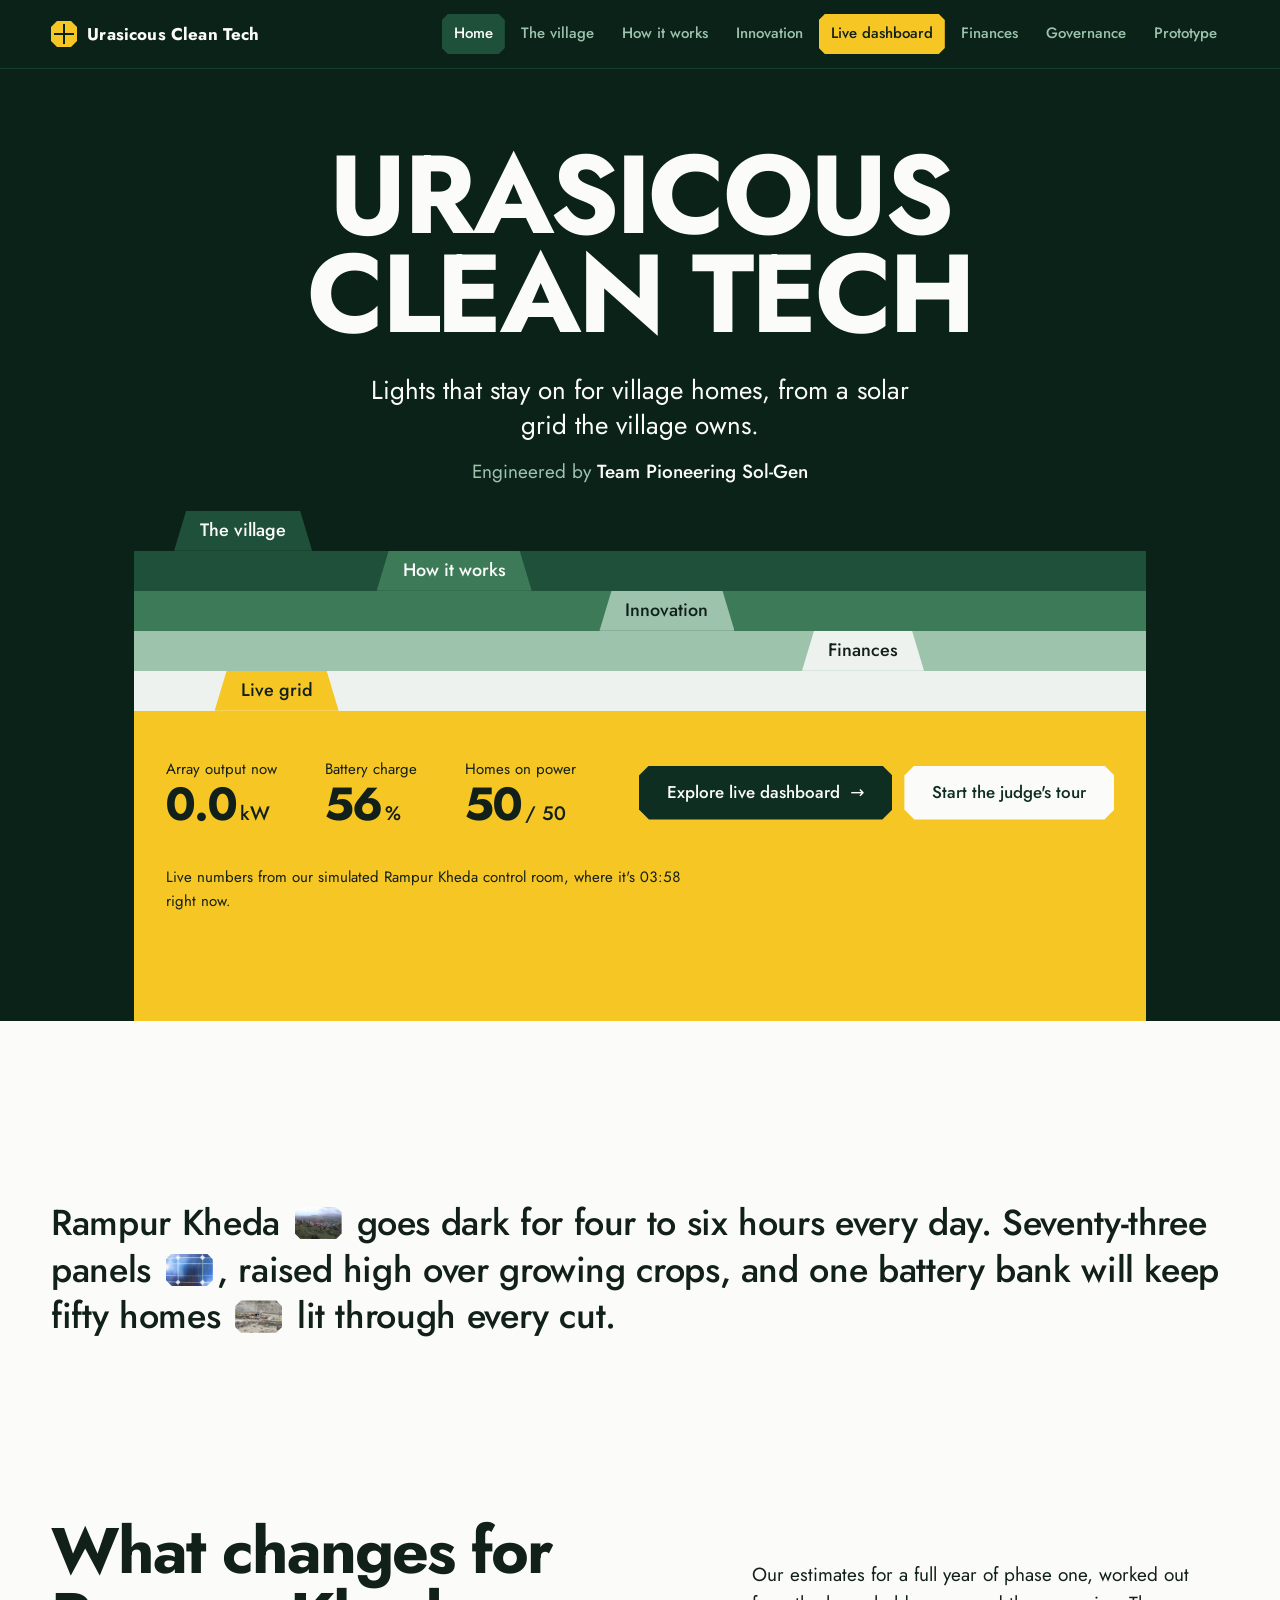
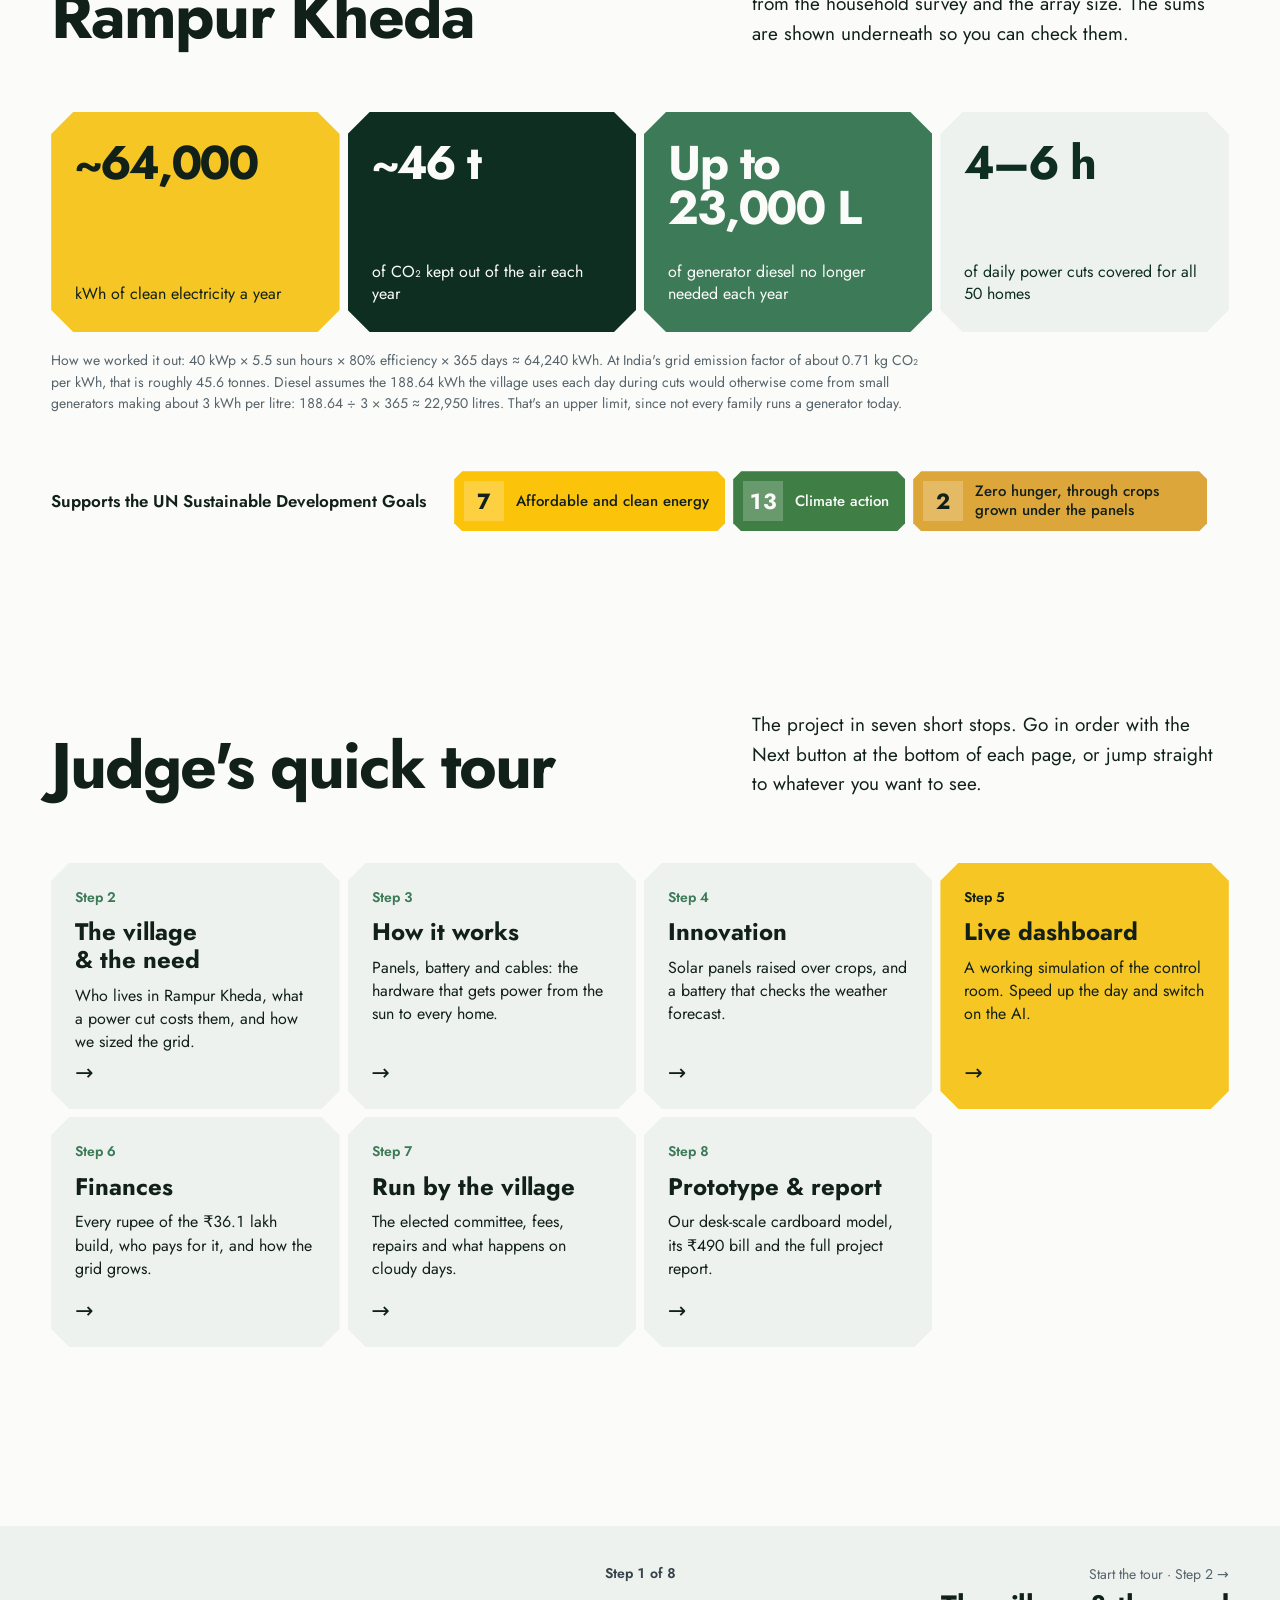
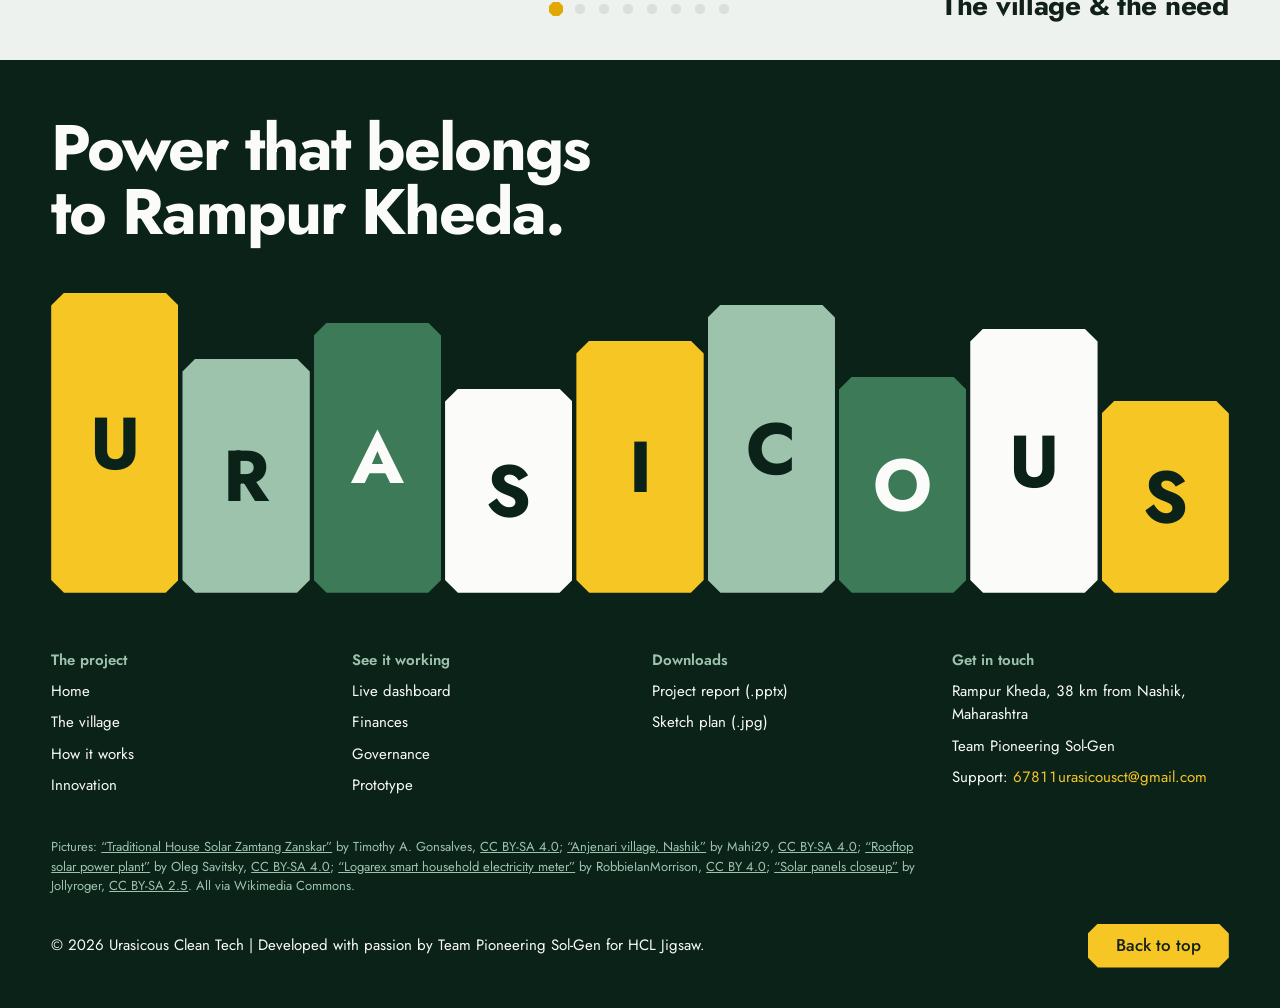
==== commit dd33172f: "Split site into eight pages with guided judge's tour - Shared sticky nav with mobile menu, step indi" ====
--- a/index.html
+++ b/index.html
@@ -4,7 +4,7 @@
 <meta charset="utf-8">
 <meta name="viewport" content="width=device-width, initial-scale=1, viewport-fit=cover">
 <title>Urasicous Clean Tech</title>
-<meta name="description" content="A 40 kWp community solar microgrid with 90 kWh of LiFePO4 storage for 50 households in Rampur Kheda, engineered by Team Pioneering Sol-Gen.">
+<meta name="description" content="A 40 kWp community solar microgrid, raised over growing crops, with 90 kWh of LiFePO4 storage for 50 households in Rampur Kheda, built by Team Pioneering Sol-Gen.">
 <link rel="preconnect" href="https://fonts.googleapis.com">
 <link rel="preconnect" href="https://fonts.gstatic.com" crossorigin>
 <link href="https://fonts.googleapis.com/css2?family=Jost:wght@400;500;600;700&display=swap" rel="stylesheet">
@@ -12,33 +12,38 @@
 </head>
 <body>
 
-<!-- ================= HERO ================= -->
-<header class="hero" id="top">
+<header class="site-nav" id="top">
+  <div class="wrap nav-in">
+    <a class="mark" href="index.html" aria-label="Urasicous Clean Tech, home"><svg viewBox="0 0 26 26" aria-hidden="true"><path fill="#f6c624" d="M6 0h14l6 6v14l-6 6H6l-6-6V6z"/><path fill="#0b2219" d="M12 3h2v20h-2zM3 12h20v2H3z"/></svg>Urasicous Clean Tech</a>
+    <button type="button" class="nav-btn" aria-expanded="false" aria-controls="navMenu"><span class="bars" aria-hidden="true"></span>Menu</button>
+    <nav class="nav-menu" id="navMenu" aria-label="Main">
+      <ol class="nav-links">
+        <li><a href="index.html" aria-current="page"><span class="n">1</span>Home</a></li>
+        <li><a href="village.html"><span class="n">2</span>The village</a></li>
+        <li><a href="system.html"><span class="n">3</span>How it works</a></li>
+        <li><a href="innovation.html"><span class="n">4</span>Innovation</a></li>
+        <li><a href="dashboard.html" class="live"><span class="n">5</span>Live dashboard</a></li>
+        <li><a href="finances.html"><span class="n">6</span>Finances</a></li>
+        <li><a href="governance.html"><span class="n">7</span>Governance</a></li>
+        <li><a href="prototype.html"><span class="n">8</span>Prototype</a></li>
+      </ol>
+    </nav>
+  </div>
+</header>
+
+<header class="hero">
   <div class="wrap">
-    <nav class="topbar" aria-label="Main">
-      <span class="left">Rampur Kheda · Nashik district</span>
-      <a class="mark" href="#top" aria-label="Urasicous Clean Tech, home">
-        <svg viewBox="0 0 26 26" aria-hidden="true"><path fill="#f6c624" d="M6 0h14l6 6v14l-6 6H6l-6-6V6z"/><path fill="#0b2219" d="M12 3h2v20h-2zM3 12h20v2H3z"/></svg>
-        Urasicous Clean Tech
-      </a>
-      <span class="right">
-        <a href="#dashboard">Live grid</a>
-        <a href="#finances">Finances</a>
-        <a class="keep" href="#prototype">Proposal</a>
-      </span>
-    </nav>
-
     <div class="hero-copy">
       <h1><span>Urasicous</span> <span>Clean Tech</span></h1>
-      <p class="tagline">Empowering rural communities through next-gen solar microgrids.</p>
+      <p class="tagline">Lights that stay on for village homes, from a solar grid the village owns.</p>
       <p class="byline">Engineered by <strong>Team Pioneering Sol-Gen</strong></p>
     </div>
 
     <div class="folders">
-      <a class="folder" href="#initiative" style="--i:0"><span class="tab">The initiative</span><span class="body"></span></a>
-      <a class="folder" href="#system" style="--i:1"><span class="tab">System</span><span class="body"></span></a>
-      <a class="folder" href="#finances" style="--i:2"><span class="tab">Finances</span><span class="body"></span></a>
-      <a class="folder" href="#prototype" style="--i:3"><span class="tab">Prototype</span><span class="body"></span></a>
+      <a class="folder" href="village.html" style="--i:0"><span class="tab">The village</span><span class="body"></span></a>
+      <a class="folder" href="system.html" style="--i:1"><span class="tab">How it works</span><span class="body"></span></a>
+      <a class="folder" href="innovation.html" style="--i:2"><span class="tab">Innovation</span><span class="body"></span></a>
+      <a class="folder" href="finances.html" style="--i:3"><span class="tab">Finances</span><span class="body"></span></a>
       <div class="folder front" style="--i:4">
         <h2 class="tab">Live grid</h2>
         <div class="body">
@@ -48,10 +53,10 @@
             <div><dt>Homes on power</dt><dd><span data-bind="homesOn">50</span><small>/ 50</small></dd></div>
           </dl>
           <div class="front-acts">
-            <a class="btn dark" href="#dashboard">Explore live dashboard <span class="arrow" aria-hidden="true">→</span></a>
-            <a class="btn light" href="#prototype">View project proposal</a>
+            <a class="btn dark" href="dashboard.html">Explore live dashboard <span class="arrow" aria-hidden="true">→</span></a>
+            <a class="btn light" href="village.html">Start the judge's tour</a>
           </div>
-          <p class="front-note">Live figures from the simulated Rampur Kheda control room, at <span data-bind="clock">--:--</span> simulated time.</p>
+          <p class="front-note">Live numbers from our simulated Rampur Kheda control room, where it's <span data-bind="clock">--:--</span> right now.</p>
         </div>
       </div>
     </div>
@@ -60,371 +65,65 @@
 
 <main>
 
-<!-- ================= INTRO STATEMENT ================= -->
 <section class="intro wrap" aria-label="Summary">
   <p class="statement rise">
-    Rampur Kheda <img class="thumb" src="assets/anjenari-village-nashik.jpg" alt="" width="60" height="42"> loses power four to six hours a day.
-    Eighty panels <img class="thumb" src="assets/solar-panels-closeup.jpg" alt="" width="60" height="42"> and one battery bank will keep fifty homes
+    Rampur Kheda <img class="thumb" src="assets/anjenari-village-nashik.jpg" alt="" width="60" height="42"> goes dark for four to six hours every day.
+    Seventy-three panels <img class="thumb" src="assets/solar-panels-closeup.jpg" alt="" width="60" height="42">, raised high over growing crops, and one battery bank will keep fifty homes
     <img class="thumb" src="assets/traditional-house-solar-zamtang-zanskar-jun24-a7cr.jpg" alt="" width="60" height="42"> lit through every cut.
   </p>
 </section>
 
-<!-- ================= PROJECT OVERVIEW ================= -->
-<section class="section wrap" id="initiative">
+<!-- ================= IMPACT ================= -->
+<section class="section wrap" aria-labelledby="impact-h">
   <div class="section-head">
-    <h2 class="rise">The Rampur Kheda Initiative</h2>
-    <p class="rise" style="--d:80ms">Rampur Kheda is a farming village 38 km from Nashik: 2,400 people in 480 households, growing wheat and cotton, running a dairy, a flour mill and a few shops. Families fall back on diesel generators during cuts that stretch to 8 hours in summer. Our first phase brings 50 households onto a community-owned microgrid, built to scale out to the whole village.</p>
+    <h2 class="rise" id="impact-h">What changes for Rampur Kheda</h2>
+    <p class="rise" style="--d:80ms">Our estimates for a full year of phase one, worked out from the household survey and the array size. The sums are shown underneath so you can check them.</p>
   </div>
+  <ul class="impact">
+    <li class="cell-shape t-solar rise"><b>~64,000</b><span>kWh of clean electricity a year</span></li>
+    <li class="cell-shape t-forest rise" style="--d:70ms"><b>~46 t</b><span>of CO₂ kept out of the air each year</span></li>
+    <li class="cell-shape t-mid rise" style="--d:140ms"><b>Up to 23,000 L</b><span>of generator diesel no longer needed each year</span></li>
+    <li class="cell-shape t-mist rise" style="--d:210ms"><b>4–6 h</b><span>of daily power cuts covered for all 50 homes</span></li>
+  </ul>
+  <p class="impact-note">How we worked it out: 40 kWp × 5.5 sun hours × 80% efficiency × 365 days ≈ 64,240 kWh. At India's grid emission factor of about 0.71 kg CO₂ per kWh, that is roughly 45.6 tonnes. Diesel assumes the 188.64 kWh the village uses each day during cuts would otherwise come from small generators making about 3 kWh per litre: 188.64 ÷ 3 × 365 ≈ 22,950 litres. That's an upper limit, since not every family runs a generator today.</p>
 
-  <div class="tiles">
-    <div class="tile cell-shape t-forest rise"><div class="fig">40<small>kWp</small></div><p class="cap">Solar array</p></div>
-    <div class="tile cell-shape t-solar rise" style="--d:70ms"><div class="fig">90<small>kWh</small></div><p class="cap">LiFePO4 battery storage</p></div>
-    <div class="tile cell-shape photo rise" style="--d:140ms"><img src="assets/rooftop-solar-power-plant.jpg" alt="Rows of monocrystalline solar panels on steel frames" width="1920" height="1080" loading="lazy"></div>
-    <div class="tile cell-shape t-mist rise" style="--d:210ms"><div class="fig fig-long">₹1,200<small>once</small></div><p class="cap">Per-household contribution</p></div>
-    <div class="tile cell-shape t-mid rise"><div class="fig">&lt;3<small>years</small></div><p class="cap">Payback period</p></div>
-    <div class="tile cell-shape photo rise" style="--d:70ms"><img src="assets/anjenari-village-nashik.jpg" alt="Village houses with red roofs on green hills near Nashik in the monsoon" width="1920" height="1440" loading="lazy"></div>
-    <div class="tile cell-shape t-forest rise" style="--d:140ms"><div class="fig">50<small>homes</small></div><p class="cap">Phase one, of 480 in the village</p></div>
-    <div class="tile cell-shape t-solar rise" style="--d:210ms"><div class="fig">80<small>panels</small></div><p class="cap">500 W high-efficiency modules</p></div>
-  </div>
-
-  <div class="sizing">
-    <div class="rise">
-      <h3>How we sized it</h3>
-      <p style="margin-top:14px">We logged what five typical households run during a power cut, then scaled the average to 50 homes and added 20% for street lights and the shared water pump.</p>
-      <div class="sum">
-        <div><span>Average household need</span><b>3,144 Wh / day</b></div>
-        <div><span>50 households</span><b>157.2 kWh / day</b></div>
-        <div><span>+20% community loads</span><b>31.44 kWh / day</b></div>
-        <div class="total"><span>Village requirement</span><b>188.64 kWh / day</b></div>
-      </div>
-      <p style="margin-top:18px">At 5.5 peak sun hours and 80% system efficiency, that calls for about 43 kW of panels. We specify 40 kWp of modules and let the battery bank carry the evening peak.</p>
-    </div>
-    <div class="table-scroll rise" style="--d:90ms">
-      <table class="loads">
-        <thead><tr><th>Household</th><th>Appliances during cuts</th><th class="num">Daily use</th></tr></thead>
-        <tbody>
-          <tr><td class="who">Farming family</td><td class="apps">Water pump 750 W × 2 h, 3 bulbs 15 W × 4 h, fan 75 W × 6 h, phone 10 W × 2 h</td><td class="num">2,150 Wh</td></tr>
-          <tr><td class="who">Shop owners</td><td class="apps">2 tube lights 40 W × 5 h, cold-drink fridge 150 W × 24 h, fan 75 W × 5 h, TV 100 W × 2 h</td><td class="num">4,575 Wh</td></tr>
-          <tr><td class="who">Dairy farmers</td><td class="apps">Milk chiller 500 W × 4 h, 2 bulbs 15 W × 4 h, fan 75 W × 6 h, water pump 750 W × 1 h</td><td class="num">3,320 Wh</td></tr>
-          <tr><td class="who">Flour mill</td><td class="apps">Mill motor 1,500 W × 3 h, 3 bulbs 15 W × 4 h, fan 75 W × 5 h, phone 10 W × 3 h</td><td class="num">5,085 Wh</td></tr>
-          <tr><td class="who">Daily-wage family</td><td class="apps">2 bulbs 15 W × 4 h, fan 75 W × 6 h, phone 10 W × 2 h</td><td class="num">590 Wh</td></tr>
-        </tbody>
-      </table>
-    </div>
+  <div class="sdg-row">
+    <p class="sdg-lead rise">Supports the UN Sustainable Development Goals</p>
+    <ul class="sdgs">
+      <li class="sdg rise" style="--sdg:#FCC30B;--sdg-ink:#12201a"><b>7</b><span>Affordable and clean energy</span></li>
+      <li class="sdg rise" style="--sdg:#3F7E44;--d:70ms"><b>13</b><span>Climate action</span></li>
+      <li class="sdg rise" style="--sdg:#DDA63A;--sdg-ink:#12201a;--d:140ms"><b>2</b><span>Zero hunger, through crops grown under the panels</span></li>
+    </ul>
   </div>
 </section>
 
-<!-- ================= LIVE DASHBOARD ================= -->
-<section class="dash-band" id="dashboard">
-  <div class="wrap">
-    <div class="section-head">
-      <h2 class="rise">Live microgrid dashboard</h2>
-      <p class="rise" style="--d:80ms">The control room the village committee will use, running on a <strong>simulated</strong> day in Rampur Kheda. Generation follows the sun, the grid drops out on the usual cut schedule, and the battery picks up the load. Speed it up to watch a whole day, or pick a house to read its meter.</p>
-    </div>
-
-    <div class="dash">
-      <div class="dash-top" data-ui>
-        <div>
-          <h3 class="title">Rampur Kheda control room</h3>
-          <p class="finding"><span class="state-dot" id="stateDot"></span><span id="finding">Starting simulation…</span></p>
-        </div>
-        <div class="dash-ctrls">
-          <div><div class="clock" data-bind="clock">--:--</div><div class="clock-sub">Simulated time</div></div>
-          <div class="seg" role="group" aria-label="Simulation speed">
-            <button type="button" data-speed="1" id="sp1">Real time</button>
-            <button type="button" data-speed="60" id="sp60" aria-pressed="true">1 min / sec</button>
-            <button type="button" data-speed="720" id="sp720">Day in 2 min</button>
-          </div>
-        </div>
-      </div>
-
-      <div class="dash-grid" data-ui>
-        <div class="panel p-solar">
-          <div class="solar-row">
-            <div>
-              <h3>Solar generation</h3>
-              <div class="big solar-big"><span data-bind="solarKw">0.0</span><small>kW</small></div>
-              <dl class="kv">
-                <dt>Capacity</dt><dd>40 kWp</dd>
-                <dt>Generated today</dt><dd><span data-bind="genToday">0</span> kWh</dd>
-                <dt>Village load</dt><dd><span data-bind="loadKw">0.0</span> kW</dd>
-              </dl>
-            </div>
-            <div style="min-width:0">
-              <svg class="chart" id="chart" viewBox="0 0 600 150" preserveAspectRatio="none" role="img" aria-label="Today's solar output and village load by hour"></svg>
-              <div class="legend"><span><i></i>Solar output</span><span><i class="l"></i>Village load</span><span><i class="c"></i>Grid cut</span></div>
-            </div>
-          </div>
-        </div>
-
-        <div class="panel">
-          <h3>Battery storage · LiFePO4</h3>
-          <div class="big"><span data-bind="soc">0</span><small>% charged</small></div>
-          <div class="soc-bar" aria-hidden="true"><div class="soc-fill" id="socFill"></div><div class="soc-ticks"><span></span><span></span><span></span><span></span><span></span><span></span><span></span><span></span><span></span><span></span></div></div>
-          <dl class="kv">
-            <dt>Stored</dt><dd><span data-bind="kwhStored">0</span> of 90 kWh</dd>
-            <dt>Flow</dt><dd id="battFlow">–</dd>
-            <dt>Backup at this load</dt><dd><span data-bind="backup">–</span></dd>
-          </dl>
-        </div>
-
-        <div class="panel">
-          <h3>Net metering</h3>
-          <div class="ticker">₹<span data-bind="earn">0.00</span></div>
-          <p style="color:var(--muted);font-size:14px;margin-top:2px">Grid export earnings today</p>
-          <dl class="kv">
-            <dt>Exported today</dt><dd><span data-bind="expToday">0.0</span> kWh</dd>
-            <dt>Export rate</dt><dd>₹3.10 / kWh</dd>
-            <dt>Grid</dt><dd><span class="pill" id="gridPill">–</span></dd>
-          </dl>
-        </div>
-      </div>
-
-      <div class="dash-lower" data-ui>
-        <div class="panel">
-          <div class="module-head">
-            <h3>Households · smart prepaid meters</h3>
-            <p><span data-bind="homesOn">50</span> of 50 connected · <span data-bind="lowCount">0</span> low balance</p>
-          </div>
-          <div class="module" id="module" role="group" aria-label="House 01 to 50"></div>
-        </div>
-        <div class="panel detail" id="detail" aria-live="polite"></div>
-      </div>
-      <p class="dash-foot">Simulated data for demonstration. Load profiles come from the five-household survey; grid cuts are modelled at 14:00–18:00 and 21:00–23:00; prepaid tariff ₹5.00 / kWh.</p>
-    </div>
+<!-- ================= JUDGE'S QUICK TOUR ================= -->
+<section class="section wrap" aria-labelledby="tour-h">
+  <div class="section-head">
+    <h2 class="rise" id="tour-h">Judge's quick tour</h2>
+    <p class="rise" style="--d:80ms">The project in seven short stops. Go in order with the Next button at the bottom of each page, or jump straight to whatever you want to see.</p>
   </div>
-</section>
-
-<!-- ================= ARCHITECTURE ================= -->
-<section class="section wrap" id="system">
-  <div class="section-head">
-    <h2 class="rise">Generate, store, distribute</h2>
-    <p class="rise" style="--d:80ms">Power moves one way through the system: from the array, through the power house, out to every meter. Open each stage to see the hardware we specify.</p>
-  </div>
-
-  <div class="acc" id="acc">
-    <div class="stage" role="button" tabindex="0" aria-expanded="true" aria-label="Generate">
-      <span class="rot">Generate</span>
-      <div class="open">
-        <div class="txt">
-          <h3>Generate<small>40 kWp solar array</small></h3>
-          <div>
-            <p>Eighty 500 W monocrystalline modules on ground mounts, in series-parallel strings, tilted 15° to the south for year-round capture.</p>
-            <ul class="specs">
-              <li>80 × 500 W high-efficiency panels</li>
-              <li>About 176 kWh on a clear day at 5.5 sun hours</li>
-              <li>DC cabling run to the central power house</li>
-            </ul>
-          </div>
-        </div>
-        <figure class="pic" style="margin:0"><img class="drift" src="assets/rooftop-solar-power-plant.jpg" alt="Monocrystalline solar panels on a steel frame" width="1920" height="1080" loading="lazy"><figcaption>A comparable array of 500 W-class modules</figcaption></figure>
-      </div>
-    </div>
-    <div class="stage" role="button" tabindex="0" aria-expanded="false" aria-label="Store">
-      <span class="rot">Store</span>
-      <div class="open">
-        <div class="txt">
-          <h3>Store<small>90 kWh LiFePO4 BESS + MGCC</small></h3>
-          <div>
-            <p>A lithium iron phosphate battery bank holds the midday surplus for the evening and every grid cut. The Microgrid Central Controller decides when to charge, discharge, island and export.</p>
-            <ul class="specs">
-              <li>Round-trip efficiency above 92%</li>
-              <li>6,000+ cycles at 80% depth of discharge</li>
-              <li>Integrated BMS, switch-over under 20 ms</li>
-            </ul>
-          </div>
-        </div>
-        <figure class="pic" style="margin:0;background:var(--forest-900)">
-          <svg viewBox="0 0 400 400" preserveAspectRatio="xMidYMid slice" role="img" aria-label="Drawing of the battery racks in the power house">
-            <rect width="400" height="400" fill="#0f2e22"/>
-            <g fill="#1f5039"><rect x="40" y="70" width="96" height="270"/><rect x="152" y="70" width="96" height="270"/><rect x="264" y="70" width="96" height="270"/></g>
-            <g fill="#9dc3ad">
-              <rect x="50" y="84" width="76" height="34"/><rect x="50" y="126" width="76" height="34"/><rect x="50" y="168" width="76" height="34"/><rect x="50" y="210" width="76" height="34"/><rect x="50" y="252" width="76" height="34"/><rect x="50" y="294" width="76" height="34"/>
-              <rect x="162" y="84" width="76" height="34"/><rect x="162" y="126" width="76" height="34"/><rect x="162" y="168" width="76" height="34"/><rect x="162" y="210" width="76" height="34"/><rect x="162" y="252" width="76" height="34"/><rect x="162" y="294" width="76" height="34"/>
-              <rect x="274" y="84" width="76" height="34"/><rect x="274" y="126" width="76" height="34"/><rect x="274" y="168" width="76" height="34"/><rect x="274" y="210" width="76" height="34"/><rect x="274" y="252" width="76" height="34"/><rect x="274" y="294" width="76" height="34"/>
-            </g>
-            <g fill="#f6c624"><rect x="58" y="96" width="8" height="8"/><rect x="170" y="96" width="8" height="8"/><rect x="282" y="96" width="8" height="8"/><rect x="58" y="138" width="8" height="8"/><rect x="170" y="138" width="8" height="8"/><rect x="282" y="138" width="8" height="8"/></g>
-            <rect x="40" y="350" width="320" height="10" fill="#3d7a58"/>
-            <text x="40" y="52" fill="#fbfcfa" font-family="Jost, sans-serif" font-size="18" font-weight="600">3 racks · 18 modules · 5 kWh each</text>
-          </svg>
-          <figcaption>Battery racks in the power house (drawing)</figcaption>
-        </figure>
-      </div>
-    </div>
-    <div class="stage" role="button" tabindex="0" aria-expanded="false" aria-label="Distribute">
-      <span class="rot">Distribute</span>
-      <div class="open">
-        <div class="txt">
-          <h3>Distribute<small>Cables, meters and protection</small></h3>
-          <div>
-            <p>Armoured cables run underground and on poles from the power house to every lane. Each home gets its own smart prepaid meter, MCB and ELCB, with lightning arresters and earth pits across the network.</p>
-            <ul class="specs">
-              <li>Armoured underground and overhead lines</li>
-              <li>50 smart prepaid meters, one per home</li>
-              <li>MCBs, ELCBs and a full earthing system</li>
-            </ul>
-          </div>
-        </div>
-        <figure class="pic" style="margin:0"><img class="drift" src="assets/logarex-smart-household-electricity-meter-build-year.jpg" alt="A smart household electricity meter with a digital kWh display" width="1920" height="1867" loading="lazy"><figcaption>A smart household meter of the kind each home receives</figcaption></figure>
-      </div>
-    </div>
-  </div>
-</section>
-
-<!-- ================= FINANCES ================= -->
-<section class="section wrap" id="finances">
-  <div class="section-head">
-    <h2 class="rise">Financial transparency</h2>
-    <p class="rise" style="--d:80ms">The full build costs ₹36.1 lakh, itemised below at market rates. Subsidy and grants carry almost all of it, so each family's share stays at a one-time token that gives them a real stake in the grid.</p>
-  </div>
-
-  <div class="fin">
-    <div class="field bill cell-shape rise">
-      <h3>Market bill</h3>
-      <div class="table-scroll">
-        <table class="bill-t">
-          <tbody>
-            <tr><td>Solar panels &amp; generation<span class="sub">40 kWp, 80 × 500 W modules, mounting structures, DC wiring</span></td><td>₹14,00,000</td></tr>
-            <tr><td>Battery energy storage<span class="sub">90 kWh LiFePO4 bank with BMS</span></td><td>₹12,00,000</td></tr>
-            <tr><td>Inverters &amp; control (MGCC)<span class="sub">Microgrid Central Controller and power conversion</span></td><td>₹4,00,000</td></tr>
-            <tr><td>Wiring &amp; distribution<span class="sub">Armoured backbone cable, poles, service lines</span></td><td>₹2,50,000</td></tr>
-            <tr><td>Household metering<span class="sub">50 smart prepaid meters, MCBs, ELCBs, drop lines</span></td><td>₹1,50,000</td></tr>
-            <tr><td>Safety &amp; protection<span class="sub">MCCBs, fuse cut-outs, surge protection, lightning arresters</span></td><td>₹1,20,000</td></tr>
-            <tr><td>Earthing &amp; grounding<span class="sub">Power house earth pits, pole earth rods, household electrodes</span></td><td>₹90,000</td></tr>
-            <tr class="gross"><td>Total gross capital cost</td><td>₹36,10,000</td></tr>
-          </tbody>
-        </table>
-      </div>
-    </div>
-
-    <div class="field share rise" style="--d:100ms">
-      <h3>Who pays</h3>
-      <div class="price">
-        <div><div class="amt">₹1,200</div><span class="per">per household, paid once</span></div>
-        <a class="btn dark" href="#prototype">View project proposal</a>
-      </div>
-      <div class="flow-steps">
-        <div><span>Gross capital cost</span><b>₹36,10,000</b></div>
-        <div class="minus"><span>Government subsidy, 60% (PM-KUSUM / rural schemes)</span><b>₹21,66,000</b></div>
-        <div class="minus"><span>CSR &amp; state grants</span><b>₹13,84,000</b></div>
-        <div><span>Community share: 50 homes × ₹1,200</span><b>₹60,000</b></div>
-      </div>
-      <p class="payback">Projected payback under 3 years, from grid-export earnings and the diesel families no longer buy. After that, export income funds the maintenance account.</p>
-    </div>
-  </div>
-</section>
-
-<!-- ================= GOVERNANCE ================= -->
-<section class="section wrap" id="governance">
-  <div class="section-head">
-    <h2 class="rise">Run by the village</h2>
-    <p class="rise" style="--d:80ms">The grid belongs to the households it serves. A Village Electricity Committee runs it, collects fees and handles faults, with a professional service contract behind them.</p>
-  </div>
-  <div class="gov">
-    <div class="committee cell-shape rise">
-      <h3>The committee</h3>
-      <ul>
-        <li><b>Chairperson</b>Guides strategy and community coordination.</li>
-        <li><b>Treasurer</b>Handles fees and keeps the public account books.</li>
-        <li><b>Lead technician</b>Runs weekly checks on the panels and batteries.</li>
-        <li><b>Two village representatives</b>Speak directly for the households.</li>
-      </ul>
-      <p>Elected openly every two years by show of hands at the village assembly. Fees are a flat monthly maintenance charge tiered by usage, collected in the first week.</p>
-    </div>
-    <div class="qa">
-      <div class="rise"><h3>What happens during the monsoon or on cloudy days?</h3><p>The battery keeps a reserve that bridges low-generation days, and monocrystalline panels still harvest diffuse light under cloud. On long grey spells the grid connection tops the battery up when it is available.</p></div>
-      <div class="rise" style="--d:80ms"><h3>What if households delay or fail to pay?</h3><p>Smart prepaid meters pause supply when credit runs out, so no debt builds up. The committee handles hardship cases through open, peer-to-peer accountability.</p></div>
-      <div class="rise" style="--d:160ms"><h3>Who fixes breakdowns?</h3><p>A trained local technician runs weekly checks. Major components are covered by an annual maintenance contract with a professional service provider.</p></div>
-    </div>
-  </div>
-</section>
-
-<!-- ================= PROTOTYPE & GALLERY ================= -->
-<section class="section wrap" id="prototype">
-  <div class="section-head">
-    <h2 class="rise">Prototype &amp; innovation</h2>
-    <p class="rise" style="--d:80ms">Before the real grid, we built it at desk scale. Browse the layout sketch, the working cardboard model, what it cost us, and the full project report.</p>
-  </div>
-
-  <div class="proto">
-    <div>
-      <ul class="idx" role="tablist" aria-label="Prototype items">
-        <li><button role="tab" id="t-sketch" aria-selected="true" aria-controls="p-sketch" data-tone="mist" data-fact="Hand-drawn layout of the full village grid: generation zone, central power house with MGCC, inverters and BESS, and the AC backbone on poles and underground to every lane.">Sketch plan</button></li>
-        <li><button role="tab" id="t-model" aria-selected="false" aria-controls="p-model" data-tone="forest" data-fact="A cardboard village wired to a working mini solar panel and battery. LEDs in each house light from the panel by day and from the battery when we cut the 'grid' switch.">Cardboard prototype</button></li>
-        <li><button role="tab" id="t-bill" aria-selected="false" aria-controls="p-bill" data-tone="solar" data-fact="Everything that went into the desk model, bought locally. The full working model came in under ₹1,000.">Material cost bill</button></li>
-        <li><button role="tab" id="t-report" aria-selected="false" aria-controls="p-report" data-tone="forest" data-fact="Our complete worksheet for HCL Jigsaw: village research, load calculations, system sizing, costs, governance and the pitch.">Project report</button></li>
-      </ul>
-      <p class="idx-fact" id="idxFact" aria-live="polite"></p>
-      <div class="downloads">
-        <a class="btn" href="assets/Village-Microgrid-Project-Report.pptx" download>Download project report <span aria-hidden="true">(.pptx, 5.7 MB)</span></a>
-        <a class="btn light" style="background:var(--mist)" href="assets/sketch-plan.jpg" download>Sketch plan (.jpg)</a>
-      </div>
-    </div>
-
-    <div class="stagebox" id="stagebox" data-tone="mist">
-      <div class="disc cell-shape"></div>
-      <div class="pane on" id="p-sketch" role="tabpanel" aria-labelledby="t-sketch">
-        <img src="assets/sketch-plan.jpg" alt="Hand-drawn sketch plan of the microgrid: solar array zone, central power house with controller, inverters and battery container, and cable lines to households" width="1204" height="898" loading="lazy">
-      </div>
-      <div class="pane" id="p-model" role="tabpanel" aria-labelledby="t-model">
-        <svg viewBox="0 0 560 430" role="img" aria-label="Drawing of the cardboard prototype: a board with a tilted solar panel, a battery box and five small houses with lit windows">
-          <rect x="30" y="300" width="500" height="70" fill="#c9a26b"/>
-          <rect x="30" y="292" width="500" height="10" fill="#b38b55"/>
-          <g transform="translate(60 150)"><rect x="0" y="100" width="12" height="44" fill="#8a6a3f"/><rect x="96" y="80" width="12" height="64" fill="#8a6a3f"/><polygon points="-10,104 120,76 120,30 -10,58" fill="#1d4a8a"/><g stroke="#cfe0f5" stroke-width="2"><line x1="33" y1="49" x2="33" y2="95"/><line x1="77" y1="39" x2="77" y2="86"/><line x1="-10" y1="81" x2="120" y2="53"/></g></g>
-          <rect x="215" y="236" width="70" height="56" fill="#3d7a58"/><rect x="232" y="226" width="14" height="10" fill="#3d7a58"/><text x="250" y="270" text-anchor="middle" fill="#fbfcfa" font-family="Jost, sans-serif" font-size="15" font-weight="600">BATT</text>
-          <g fill="#d8b47c">
-            <rect x="310" y="232" width="44" height="60"/><polygon points="305,234 332,206 359,234"/>
-            <rect x="372" y="244" width="40" height="48"/><polygon points="367,246 392,222 417,246"/>
-            <rect x="430" y="228" width="48" height="64"/><polygon points="425,230 454,200 483,230"/>
-          </g>
-          <g fill="#f6c624"><rect x="322" y="250" width="12" height="12"/><rect x="384" y="258" width="12" height="12"/><rect x="444" y="246" width="12" height="12"/><rect x="460" y="246" width="12" height="12"/></g>
-          <path d="M168 250 C190 250 200 262 215 262 M285 262 C300 262 300 262 310 262 M354 270 L372 270 M412 270 L430 270" stroke="#0f2e22" stroke-width="3" fill="none"/>
-          <text x="30" y="400" fill="#0f2e22" font-family="Jost, sans-serif" font-size="16">Desk-scale model: panel, battery, five homes on one feeder</text>
-        </svg>
-      </div>
-      <div class="pane" id="p-bill" role="tabpanel" aria-labelledby="t-bill">
-        <div class="receipt">
-          <h4>Prototype material bill</h4>
-          <p>Team Pioneering Sol-Gen · desk model</p>
-          <table>
-            <tbody>
-              <tr><td>Corrugated cardboard sheets (3)</td><td>₹120</td></tr>
-              <tr><td>Mini solar panels, 6 V 1 W (2)</td><td>₹240</td></tr>
-              <tr><td>3.7 V Li-ion cell with holder</td><td>₹150</td></tr>
-              <tr><td>5 mm LEDs (20) and resistors</td><td>₹60</td></tr>
-              <tr><td>Mini DC motor fan</td><td>₹80</td></tr>
-              <tr><td>Toggle switches (4)</td><td>₹60</td></tr>
-              <tr><td>Hook-up wire, glue, tape</td><td>₹90</td></tr>
-              <tr><td>Paints and markers</td><td>₹100</td></tr>
-              <tr class="t"><td>Total</td><td>₹900</td></tr>
-            </tbody>
-          </table>
-        </div>
-      </div>
-      <div class="pane" id="p-report" role="tabpanel" aria-labelledby="t-report">
-        <div class="report-card">
-          <h4>Village Microgrid: Team Worksheet</h4>
-          <p style="color:var(--slate-500);font-size:15px">HCL Jigsaw · Edition 7 · Climate Action &amp; Sustainable Energy · 10 slides</p>
-          <ol>
-            <li>Village profile: Rampur Kheda</li>
-            <li>Household energy needs</li>
-            <li>Solar array sizing</li>
-            <li>Battery storage design</li>
-            <li>Distribution layout sketch</li>
-            <li>Cost breakdown and subsidy</li>
-            <li>Village Electricity Committee</li>
-            <li>Executive summary and pitch</li>
-          </ol>
-          <a class="btn" href="assets/Village-Microgrid-Project-Report.pptx" download>Download .pptx</a>
-        </div>
-      </div>
-    </div>
-  </div>
+  <ol class="tour-cards">
+      <li class="rise" style="--d:0ms"><a href="village.html"><span class="tc-n">Step 2</span><h3>The village & the need</h3><p>Who lives in Rampur Kheda, what a power cut costs them, and how we sized the grid.</p><span class="tc-go" aria-hidden="true">→</span></a></li>
+      <li class="rise" style="--d:60ms"><a href="system.html"><span class="tc-n">Step 3</span><h3>How it works</h3><p>Panels, battery and cables: the hardware that gets power from the sun to every home.</p><span class="tc-go" aria-hidden="true">→</span></a></li>
+      <li class="rise" style="--d:120ms"><a href="innovation.html"><span class="tc-n">Step 4</span><h3>Innovation</h3><p>Solar panels raised over crops, and a battery that checks the weather forecast.</p><span class="tc-go" aria-hidden="true">→</span></a></li>
+      <li class="rise" style="--d:180ms"><a href="dashboard.html"><span class="tc-n">Step 5</span><h3>Live dashboard</h3><p>A working simulation of the control room. Speed up the day and switch on the AI.</p><span class="tc-go" aria-hidden="true">→</span></a></li>
+      <li class="rise" style="--d:0ms"><a href="finances.html"><span class="tc-n">Step 6</span><h3>Finances</h3><p>Every rupee of the ₹36.1 lakh build, who pays for it, and how the grid grows.</p><span class="tc-go" aria-hidden="true">→</span></a></li>
+      <li class="rise" style="--d:60ms"><a href="governance.html"><span class="tc-n">Step 7</span><h3>Run by the village</h3><p>The elected committee, fees, repairs and what happens on cloudy days.</p><span class="tc-go" aria-hidden="true">→</span></a></li>
+      <li class="rise" style="--d:120ms"><a href="prototype.html"><span class="tc-n">Step 8</span><h3>Prototype & report</h3><p>Our desk-scale cardboard model, its ₹490 bill and the full project report.</p><span class="tc-go" aria-hidden="true">→</span></a></li>
+  </ol>
 </section>
 
 </main>
 
-<!-- ================= FOOTER ================= -->
+<nav class="tour" aria-label="Judge's tour">
+  <div class="wrap tour-in">
+    <span class="tour-prev" aria-hidden="true"></span>
+    <div class="tour-mid"><span>Step 1 of 8</span><ol class="dots"><li><a href="index.html" aria-label="Step 1: Home" aria-current="page"></a></li><li><a href="village.html" aria-label="Step 2: The village & the need"></a></li><li><a href="system.html" aria-label="Step 3: How it works"></a></li><li><a href="innovation.html" aria-label="Step 4: Innovation"></a></li><li><a href="dashboard.html" aria-label="Step 5: Live dashboard"></a></li><li><a href="finances.html" aria-label="Step 6: Finances"></a></li><li><a href="governance.html" aria-label="Step 7: Run by the village"></a></li><li><a href="prototype.html" aria-label="Step 8: Prototype & report"></a></li></ol></div>
+    <a class="tour-next" href="village.html"><small>Start the tour · Step 2 →</small><b>The village & the need</b></a>
+  </div>
+</nav>
+
 <footer class="foot">
   <div class="wrap">
     <h2 class="foot-line">Power that belongs to Rampur Kheda.</h2>
@@ -441,10 +140,10 @@
     </div>
 
     <div class="foot-cols">
-      <div><h4>Project</h4><a href="#initiative">The initiative</a><a href="#dashboard">Live dashboard</a><a href="#system">System</a></div>
-      <div><h4>Money &amp; people</h4><a href="#finances">Finances</a><a href="#governance">Governance</a><a href="#prototype">Prototype</a></div>
+      <div><h4>The project</h4><a href="index.html">Home</a><a href="village.html">The village</a><a href="system.html">How it works</a><a href="innovation.html">Innovation</a></div>
+      <div><h4>See it working</h4><a href="dashboard.html">Live dashboard</a><a href="finances.html">Finances</a><a href="governance.html">Governance</a><a href="prototype.html">Prototype</a></div>
       <div><h4>Downloads</h4><a href="assets/Village-Microgrid-Project-Report.pptx" download>Project report (.pptx)</a><a href="assets/sketch-plan.jpg" download>Sketch plan (.jpg)</a></div>
-      <div><h4>Site</h4><span>Rampur Kheda, 38 km from Nashik, Maharashtra</span><span>Team Pioneering Sol-Gen</span></div>
+      <div><h4>Get in touch</h4><span>Rampur Kheda, 38 km from Nashik, Maharashtra</span><span>Team Pioneering Sol-Gen</span><span>Support: <a class="mail" href="mailto:67811urasicousct@gmail.com">67811urasicousct@gmail.com</a></span></div>
     </div>
 
     <p class="credits">Pictures: <a href="https://commons.wikimedia.org/w/index.php?curid=152914959">“Traditional House Solar Zamtang Zanskar”</a> by Timothy A. Gonsalves, <a href="https://creativecommons.org/licenses/by-sa/4.0/">CC BY-SA 4.0</a>; <a href="https://commons.wikimedia.org/w/index.php?curid=42551914">“Anjenari village, Nashik”</a> by Mahi29, <a href="https://creativecommons.org/licenses/by-sa/4.0/">CC BY-SA 4.0</a>; <a href="https://commons.wikimedia.org/w/index.php?curid=44112543">“Rooftop solar power plant”</a> by Oleg Savitsky, <a href="https://creativecommons.org/licenses/by-sa/4.0/">CC BY-SA 4.0</a>; <a href="https://commons.wikimedia.org/wiki/File:Logarex_smart_household_electricity_meter_build_year_2023.jpg">“Logarex smart household electricity meter”</a> by RobbieIanMorrison, <a href="https://creativecommons.org/licenses/by/4.0">CC BY 4.0</a>; <a href="https://commons.wikimedia.org/wiki/File:Solar_panels_closeup.jpg">“Solar panels closeup”</a> by Jollyroger, <a href="https://creativecommons.org/licenses/by-sa/2.5">CC BY-SA 2.5</a>. All via Wikimedia Commons.</p>
@@ -456,6 +155,7 @@
   </div>
 </footer>
 
-<script src="app.js"></script>
+<script src="sim.js"></script>
+<script src="common.js"></script>
 </body>
 </html>
--- a/styles.css
+++ b/styles.css
@@ -95,19 +95,68 @@
   overflow: hidden;
   position: relative;
 }
-.topbar {
-  display: grid; grid-template-columns: 1fr auto 1fr; align-items: center;
-  padding-block: 22px;
-  font-size: 15px;
-}
-.topbar .mark { grid-column: 2; display: flex; align-items: center; gap: 10px; font-weight: 700; letter-spacing: .01em; font-size: 17px; text-decoration: none; }
-.topbar .mark svg { width: 26px; height: 26px; }
-.topbar .right { justify-self: end; display: flex; gap: 28px; }
-.topbar .right a { text-decoration: none; opacity: .92; }
-.topbar .right a:hover { opacity: 1; text-decoration: underline; text-underline-offset: .25em; }
-.topbar .left { justify-self: start; font-size: 15px; color: var(--forest-300); }
-
-.hero-copy { text-align: center; padding-top: clamp(24px, 3.5vw, 56px); }
+/* ---------- site nav: shared by every page ---------- */
+.site-nav {
+  position: sticky; top: 0; z-index: 50;
+  background: var(--forest-950); color: var(--white);
+  border-bottom: 1px solid var(--forest-800);
+}
+.nav-in { display: flex; align-items: center; justify-content: space-between; gap: 24px; min-height: 68px; }
+.site-nav .mark { display: flex; align-items: center; gap: 10px; font-weight: 700; letter-spacing: .01em; font-size: 17px; text-decoration: none; white-space: nowrap; }
+.site-nav .mark svg { width: 26px; height: 26px; flex: none; }
+.nav-links { list-style: none; margin: 0; padding: 0; display: flex; align-items: center; gap: 4px; }
+.nav-links a {
+  --cut: 6px;
+  display: flex; align-items: center; gap: 8px; min-height: 40px; padding: 0 12px;
+  font-size: 15px; font-weight: 500; text-decoration: none; color: var(--forest-300); white-space: nowrap;
+  clip-path: polygon(var(--cut) 0, calc(100% - var(--cut)) 0, 100% var(--cut), 100% calc(100% - var(--cut)),
+    calc(100% - var(--cut)) 100%, var(--cut) 100%, 0 calc(100% - var(--cut)), 0 var(--cut));
+  transition: background-color .15s, color .15s;
+}
+.nav-links a:hover { color: var(--white); background: var(--forest-800); }
+.nav-links a[aria-current="page"] { color: var(--white); background: var(--forest-700); }
+.nav-links a.live { color: var(--ink); background: var(--solar); }
+.nav-links a.live:hover { background: #ffd84d; }
+.nav-links a.live[aria-current="page"] { box-shadow: inset 0 -3px 0 var(--forest-950); }
+.nav-links .n { display: none; }
+.nav-btn {
+  display: none; align-items: center; gap: 10px; min-height: 44px; padding: 0 16px;
+  font: 500 15px/1 var(--font); color: var(--white); background: var(--forest-800); border: 0; cursor: pointer;
+}
+.nav-btn .bars, .nav-btn .bars::before, .nav-btn .bars::after { display: block; width: 18px; height: 2px; background: currentColor; transition: transform .2s var(--ease), opacity .2s; }
+.nav-btn .bars { position: relative; }
+.nav-btn .bars::before, .nav-btn .bars::after { content: ""; position: absolute; left: 0; }
+.nav-btn .bars::before { top: -6px; }
+.nav-btn .bars::after { top: 6px; }
+.nav-btn[aria-expanded="true"] .bars { background: transparent; }
+.nav-btn[aria-expanded="true"] .bars::before { transform: translateY(6px) rotate(45deg); }
+.nav-btn[aria-expanded="true"] .bars::after { transform: translateY(-6px) rotate(-45deg); }
+
+@media (max-width: 1180px) {
+  .nav-btn { display: inline-flex; }
+  .nav-menu {
+    position: absolute; left: 0; right: 0; top: 100%;
+    background: var(--forest-950); border-bottom: 1px solid var(--forest-800);
+    padding: 8px max(var(--margin), env(safe-area-inset-left, 0px)) 20px;
+    max-height: calc(100svh - 68px); overflow-y: auto;
+    display: none;
+  }
+  .nav-open .nav-menu { display: block; }
+  .nav-links { flex-direction: column; align-items: stretch; gap: 2px; }
+  .nav-links a { min-height: 52px; font-size: 18px; padding: 0 14px; }
+  .nav-links .n { display: inline-grid; place-items: center; width: 28px; height: 28px; font-size: 14px; background: var(--forest-800); color: var(--forest-300); flex: none; }
+  .nav-links a[aria-current="page"] .n { background: var(--solar); color: var(--ink); }
+  .nav-links a.live .n { background: var(--forest-950); color: var(--solar); }
+}
+
+/* ---------- inner page header ---------- */
+.page-head { background: var(--forest-950); color: var(--white); padding-block: clamp(56px, 7vw, 104px) clamp(48px, 6vw, 88px); }
+.page-head .step { display: inline-flex; align-items: center; min-height: 30px; padding: 0 12px; background: var(--solar); color: var(--ink); font-size: 14px; font-weight: 600; }
+.page-head h1 { margin-top: 20px; font-size: clamp(2.75rem, 1rem + 6vw, 7rem); line-height: .92; letter-spacing: -0.035em; max-width: 14ch; }
+.page-head .lead { margin-top: 28px; max-width: 62ch; font-size: var(--step-lead); line-height: 1.45; color: var(--forest-300); }
+.page-head .lead strong { color: var(--white); font-weight: 500; }
+
+.hero-copy { text-align: center; padding-top: clamp(56px, 6vw, 96px); }
 .hero h1 {
   font-size: clamp(3.5rem, 1rem + 7.4vw, 8.5rem);
   line-height: .9;
@@ -241,6 +290,14 @@
 .seg button { font: 500 14px/1 var(--font); color: var(--muted); background: transparent; border: 0; padding: 9px 12px; cursor: pointer; transition: background-color .15s, color .15s; }
 .seg button:hover { color: var(--white); }
 .seg button[aria-pressed="true"] { background: var(--forest-700); color: var(--white); }
+.ai-toggle { display: inline-flex; align-items: center; gap: 10px; min-height: 36px; padding: 0 12px 0 10px; border: 0; cursor: pointer; font: 500 14px/1 var(--font); color: var(--muted); background: var(--forest-950); transition: color .15s; }
+.ai-toggle:hover { color: var(--white); }
+.ai-toggle .sw { position: relative; flex: none; width: 32px; height: 18px; background: var(--forest-700); transition: background-color .2s var(--ease);
+  clip-path: polygon(4px 0, calc(100% - 4px) 0, 100% 4px, 100% calc(100% - 4px), calc(100% - 4px) 100%, 4px 100%, 0 calc(100% - 4px), 0 4px); }
+.ai-toggle .sw::after { content: ""; position: absolute; top: 4px; left: 4px; width: 10px; height: 10px; background: var(--muted); transition: transform .2s var(--ease), background-color .2s; }
+.ai-toggle[aria-checked="true"] { color: var(--white); }
+.ai-toggle[aria-checked="true"] .sw { background: var(--solar); }
+.ai-toggle[aria-checked="true"] .sw::after { transform: translateX(14px); background: var(--forest-950); }
 
 .dash-grid { display: grid; grid-template-columns: minmax(0, 2fr) minmax(0, 1fr) minmax(0, 1fr); gap: 3px; margin-top: 3px; }
 .panel { background: var(--p); padding: 20px; min-width: 0; }
@@ -260,6 +317,9 @@
 .chart .load { fill: none; stroke: var(--forest-300); stroke-width: 1.5; stroke-dasharray: 4 3; }
 .chart .cut { fill: rgba(255, 155, 90, .10); }
 .chart .now { fill: var(--solar); }
+.chart.soc-chart { height: auto; margin-top: 18px; }
+.chart .proj { fill: none; stroke: var(--solar); stroke-width: 2; }
+.chart .alt { fill: none; stroke: var(--forest-300); stroke-width: 1.5; stroke-dasharray: 4 3; }
 .legend { display: flex; flex-wrap: wrap; gap: 6px 18px; color: var(--muted); font-size: 13px; margin-top: 6px; }
 .legend i { display: inline-block; width: 14px; height: 3px; vertical-align: middle; margin-right: 6px; background: var(--solar); }
 .legend i.l { background: var(--forest-300); }
@@ -347,6 +407,18 @@
 .open .pic { position: relative; overflow: hidden; }
 .open .pic img, .open .pic svg { width: 100%; height: 100%; object-fit: cover; }
 .open .pic figcaption { position: absolute; left: 12px; bottom: 12px; background: rgba(11, 34, 25, .78); color: var(--white); font-size: 13px; padding: 5px 9px; }
+
+/* ---------- agrivoltaics spotlight ---------- */
+.section-head p strong { font-weight: 600; }
+.agri { margin-top: 64px; display: grid; grid-template-columns: 7fr 5fr; gap: 56px; align-items: center; }
+.agri > * { min-width: 0; }
+.agri-pic { --cut: 32px; margin: 0; background: var(--forest-900); }
+.agri-pic svg { display: block; width: 100%; height: auto; }
+.agri-list { list-style: none; margin: 0; padding: 0; display: grid; gap: 4px; }
+.agri-list li { background: var(--mist); padding: 24px 26px; }
+.agri-list li:first-child { background: var(--solar); }
+.agri-list h3 { font-size: 22px; line-height: 1.25; }
+.agri-list p { margin-top: 8px; font-size: 17px; }
 
 /* ---------- finances: two fields ---------- */
 .fin { margin-top: 64px; display: grid; grid-template-columns: 7fr 5fr; }
@@ -437,9 +509,119 @@
 .foot-cols h4 { font-size: 15px; font-weight: 600; color: var(--forest-300); }
 .foot-cols a { text-decoration: none; }
 .foot-cols a:hover { text-decoration: underline; text-underline-offset: .25em; }
+.foot-cols a.mail { color: var(--solar); overflow-wrap: anywhere; }
+.qa .textlink { overflow-wrap: anywhere; }
 .credits { margin-top: 40px; color: var(--forest-300); font-size: 13px; line-height: 1.5; max-width: 110ch; }
 .credits a { color: var(--forest-300); }
 .copy { margin-top: 28px; display: flex; flex-wrap: wrap; gap: 16px; justify-content: space-between; align-items: center; font-size: 15px; }
+
+/* ---------- page rhythm ---------- */
+.section.tight { padding-top: clamp(56px, 7vw, 104px); }
+.dash-band.flush { margin-top: 0; padding-top: 0; }
+.kicker { display: block; font-size: 15px; font-weight: 600; letter-spacing: .04em; text-transform: uppercase; color: var(--forest-500); margin-bottom: 14px; }
+
+/* ---------- home: impact, SDGs, tour cards ---------- */
+.impact { list-style: none; margin: 64px 0 0; padding: 0; display: grid; grid-template-columns: repeat(4, minmax(0, 1fr)); gap: 8px; }
+.impact li { --cut: 22px; background: var(--tbg); color: var(--tink); padding: 28px 24px; display: grid; gap: 10px; align-content: space-between; min-height: 220px; }
+.impact b { font-size: clamp(2rem, 1.2rem + 2.2vw, 3.5rem); font-weight: 700; line-height: .95; letter-spacing: -0.03em; }
+.impact span { font-size: 16px; line-height: 1.35; }
+.impact-note { margin-top: 18px; max-width: 110ch; font-size: 14px; color: var(--slate-500); }
+
+.sdg-row { margin-top: 56px; display: flex; flex-wrap: wrap; align-items: center; gap: 16px 28px; }
+.sdg-lead { font-weight: 600; font-size: 17px; }
+.sdgs { list-style: none; margin: 0; padding: 0; display: flex; flex-wrap: wrap; gap: 8px; }
+.sdg { --cut: 8px; display: flex; align-items: center; gap: 12px; padding: 10px 16px 10px 10px; background: var(--sdg); color: var(--sdg-ink, var(--white));
+  clip-path: polygon(var(--cut) 0, calc(100% - var(--cut)) 0, 100% var(--cut), 100% calc(100% - var(--cut)),
+    calc(100% - var(--cut)) 100%, var(--cut) 100%, 0 calc(100% - var(--cut)), 0 var(--cut)); }
+.sdg b { display: grid; place-items: center; width: 40px; height: 40px; font-size: 22px; background: rgba(255, 255, 255, .22); }
+.sdg span { font-size: 15px; font-weight: 500; line-height: 1.25; max-width: 24ch; }
+
+.tour-cards { list-style: none; margin: 64px 0 0; padding: 0; display: grid; grid-template-columns: repeat(4, minmax(0, 1fr)); gap: 8px; }
+.tour-cards a {
+  --cut: 18px;
+  position: relative; display: grid; align-content: start; gap: 10px; height: 100%; min-height: 230px; padding: 24px 24px 56px;
+  text-decoration: none; background: var(--mist); color: var(--ink);
+  clip-path: polygon(var(--cut) 0, calc(100% - var(--cut)) 0, 100% var(--cut), 100% calc(100% - var(--cut)),
+    calc(100% - var(--cut)) 100%, var(--cut) 100%, 0 calc(100% - var(--cut)), 0 var(--cut));
+  transition: background-color .2s var(--ease), color .2s var(--ease);
+}
+.tour-cards li:nth-child(4) a { background: var(--solar); }
+.tour-cards a:hover { background: var(--forest-900); color: var(--white); }
+.tour-cards .tc-n { font-size: 14px; font-weight: 600; color: var(--forest-500); }
+.tour-cards a:hover .tc-n { color: var(--solar); }
+.tour-cards li:nth-child(4) a:not(:hover) .tc-n { color: var(--ink); }
+.tour-cards h3 { font-size: 24px; line-height: 1.15; }
+.tour-cards p { font-size: 16px; line-height: 1.45; }
+.tour-cards .tc-go { position: absolute; left: 24px; bottom: 20px; font-size: 22px; transition: transform .2s var(--ease); }
+.tour-cards a:hover .tc-go { transform: translateX(6px); }
+
+/* ---------- tour bar: previous / next at the end of every page ---------- */
+.tour { margin-top: var(--section-gap); background: var(--mist); }
+.tour + .foot { margin-top: 0; }
+main:has(> .dash-band:last-child) + .tour { margin-top: 0; }
+.tour-in { display: grid; grid-template-columns: 1fr auto 1fr; align-items: center; gap: 24px; padding-block: 28px; }
+.tour-prev, .tour-next { display: grid; gap: 4px; text-decoration: none; padding: 10px 0; }
+.tour-next { justify-self: end; text-align: right; }
+.tour-prev small, .tour-next small { font-size: 14px; color: var(--slate-500); }
+.tour-prev b, .tour-next b { font-size: clamp(1.25rem, 1rem + 1vw, 1.75rem); line-height: 1.15; letter-spacing: -0.01em; }
+.tour-prev:hover b, .tour-next:hover b { text-decoration: underline; text-decoration-color: var(--solar); text-decoration-thickness: 3px; text-underline-offset: .2em; }
+.tour-mid { display: grid; justify-items: center; gap: 10px; font-size: 14px; font-weight: 600; color: var(--slate-700); }
+.dots { list-style: none; margin: 0; padding: 0; display: flex; gap: 2px; }
+.dots a { display: grid; place-items: center; width: 22px; height: 28px; }
+.dots a::before { content: ""; width: 10px; height: 10px; background: var(--slate-200); transition: background-color .15s;
+  clip-path: polygon(3px 0, 7px 0, 10px 3px, 10px 7px, 7px 10px, 3px 10px, 0 7px, 0 3px); }
+.dots a:hover::before { background: var(--forest-500); }
+.dots a[aria-current="page"]::before { background: var(--solar-deep); width: 14px; height: 14px;
+  clip-path: polygon(4px 0, 10px 0, 14px 4px, 14px 10px, 10px 14px, 4px 14px, 0 10px, 0 4px); }
+
+/* ---------- glossary words and their tooltip ---------- */
+.term {
+  font: inherit; color: inherit; background: none; border: 0; padding: 0; margin: 0; cursor: help; letter-spacing: inherit; text-align: inherit;
+  text-decoration: underline dotted; text-decoration-thickness: 2px; text-underline-offset: .2em; text-decoration-color: var(--solar-deep);
+}
+.term:hover, .term:focus-visible { text-decoration-style: solid; }
+.field.share .term, .t-solar .term { text-decoration-color: var(--ink); }
+.tip {
+  position: fixed; z-index: 60; max-width: min(320px, calc(100vw - 24px));
+  padding: 12px 14px; background: var(--ink); color: var(--white);
+  font-size: 15px; line-height: 1.45; font-weight: 400; letter-spacing: 0; text-transform: none;
+  box-shadow: 0 8px 24px rgba(11, 34, 25, .28); pointer-events: none;
+}
+.tip[hidden] { display: none; }
+
+/* ---------- innovation: AI forecast explainer ---------- */
+.ai-explain { margin-top: 64px; display: grid; grid-template-columns: 5fr 7fr; gap: 56px; align-items: center; }
+.ai-explain > * { min-width: 0; }
+.ai-steps { list-style: none; margin: 0; padding: 0; display: grid; gap: 28px; }
+.ai-steps li { display: grid; grid-template-columns: auto 1fr; gap: 18px; align-items: start; }
+.ai-steps li > b { --cut: 8px; display: grid; place-items: center; width: 44px; height: 44px; font-size: 20px; background: var(--forest-900); color: var(--solar);
+  clip-path: polygon(var(--cut) 0, calc(100% - var(--cut)) 0, 100% var(--cut), 100% calc(100% - var(--cut)),
+    calc(100% - var(--cut)) 100%, var(--cut) 100%, 0 calc(100% - var(--cut)), 0 var(--cut)); }
+.ai-steps h3 { font-size: 22px; line-height: 1.25; }
+.ai-steps p { margin-top: 6px; max-width: 46ch; }
+.ai-fig { margin: 0; background: var(--mist); padding: 24px; }
+.ai-chart { display: block; width: 100%; height: auto; }
+.ai-chart text { fill: var(--slate-500); font: 12px var(--font); }
+.ai-fig figcaption { margin-top: 14px; display: flex; flex-wrap: wrap; gap: 8px 20px; font-size: 14px; color: var(--slate-700); }
+.ai-fig .key i { display: inline-block; width: 18px; height: 4px; margin-right: 8px; vertical-align: middle; }
+.ai-fig .key i.on { background: var(--solar-deep); }
+.ai-fig .key i.off { background: repeating-linear-gradient(90deg, var(--slate-500) 0 6px, transparent 6px 10px); }
+.ai-fig .key i.cut { height: 12px; background: rgba(255, 155, 90, .3); }
+.ai-fig .src { flex-basis: 100%; color: var(--slate-500); font-size: 13px; }
+.ai-cta { margin-top: 40px; }
+
+/* ---------- finances: scaling roadmap ---------- */
+.roadmap { list-style: none; margin: 64px 0 0; padding: 0; display: grid; grid-template-columns: repeat(3, minmax(0, 1fr)); gap: 8px; counter-reset: ph; }
+.roadmap li { --cut: 22px; background: var(--mist); padding: 28px; display: grid; gap: 14px; align-content: start; }
+.roadmap li.now { background: var(--forest-900); color: var(--white); }
+.roadmap .ph { font-size: 14px; font-weight: 600; color: var(--forest-500); }
+.roadmap li.now .ph { color: var(--solar); }
+.roadmap li > b { font-size: clamp(2rem, 1.2rem + 2vw, 3rem); line-height: 1; letter-spacing: -0.03em; }
+.roadmap dl { display: grid; grid-template-columns: auto 1fr; gap: 6px 16px; margin: 0; font-size: 16px; }
+.roadmap dt { color: var(--slate-500); }
+.roadmap li.now dt { color: var(--forest-300); }
+.roadmap dd { margin: 0; text-align: right; font-weight: 500; }
+.roadmap p { font-size: 16px; }
 
 /* ---------- entrance motion (content is visible unless JS marks it as waiting) ---------- */
 .rise.wait { opacity: 0; transform: translateY(24px); }
@@ -459,7 +641,9 @@
   .dash-grid .p-solar { grid-column: 1 / -1; }
   .dash-lower { grid-template-columns: minmax(0, 1fr); }
   .folder.front .body { grid-template-columns: 1fr; }
-  .gov, .proto, .sizing { grid-template-columns: 1fr; }
+  .gov, .proto, .sizing, .agri, .ai-explain { grid-template-columns: 1fr; }
+  .impact, .tour-cards { grid-template-columns: repeat(2, minmax(0, 1fr)); }
+  .roadmap { grid-template-columns: 1fr; }
   .section-head { grid-template-columns: 1fr; }
   .section-head h2, .section-head p { grid-column: 1; }
   .tiles { grid-template-columns: repeat(2, 1fr); }
@@ -470,11 +654,8 @@
 /* ---------- phone ---------- */
 @media (max-width: 720px) {
   :root { --cut: 10px; }
-  .topbar { grid-template-columns: 1fr auto; }
-  .topbar .mark { grid-column: 1; }
-  .topbar .left { display: none; }
-  .topbar .right a:not(.keep) { display: none; }
-  .hero-copy { padding-top: 56px; }
+  .site-nav .mark { font-size: 15px; }
+  .hero-copy { padding-top: 48px; }
   .hero h1 { font-size: 12.4vw; }
   .statement { font-size: 21px; }
   .front-acts { justify-content: stretch; }
@@ -517,6 +698,14 @@
   .open .pic { aspect-ratio: 4 / 3; }
 
   .price .btn { width: 100%; }
+  .impact li { min-height: 0; padding: 20px 16px; }
+  .impact span { font-size: 14px; }
+  .tour-cards { grid-template-columns: 1fr; }
+  .tour-cards a { min-height: 0; }
+  .tour-in { grid-template-columns: 1fr 1fr; gap: 12px 16px; padding-block: 20px; }
+  .tour-mid { grid-column: 1 / -1; grid-row: 1; }
+  .tour-prev b, .tour-next b { font-size: 17px; }
+  .ai-fig { padding: 14px; }
   .foot-cols > div { grid-column: span 6; }
   .blocks { height: 22svh; }
 }
